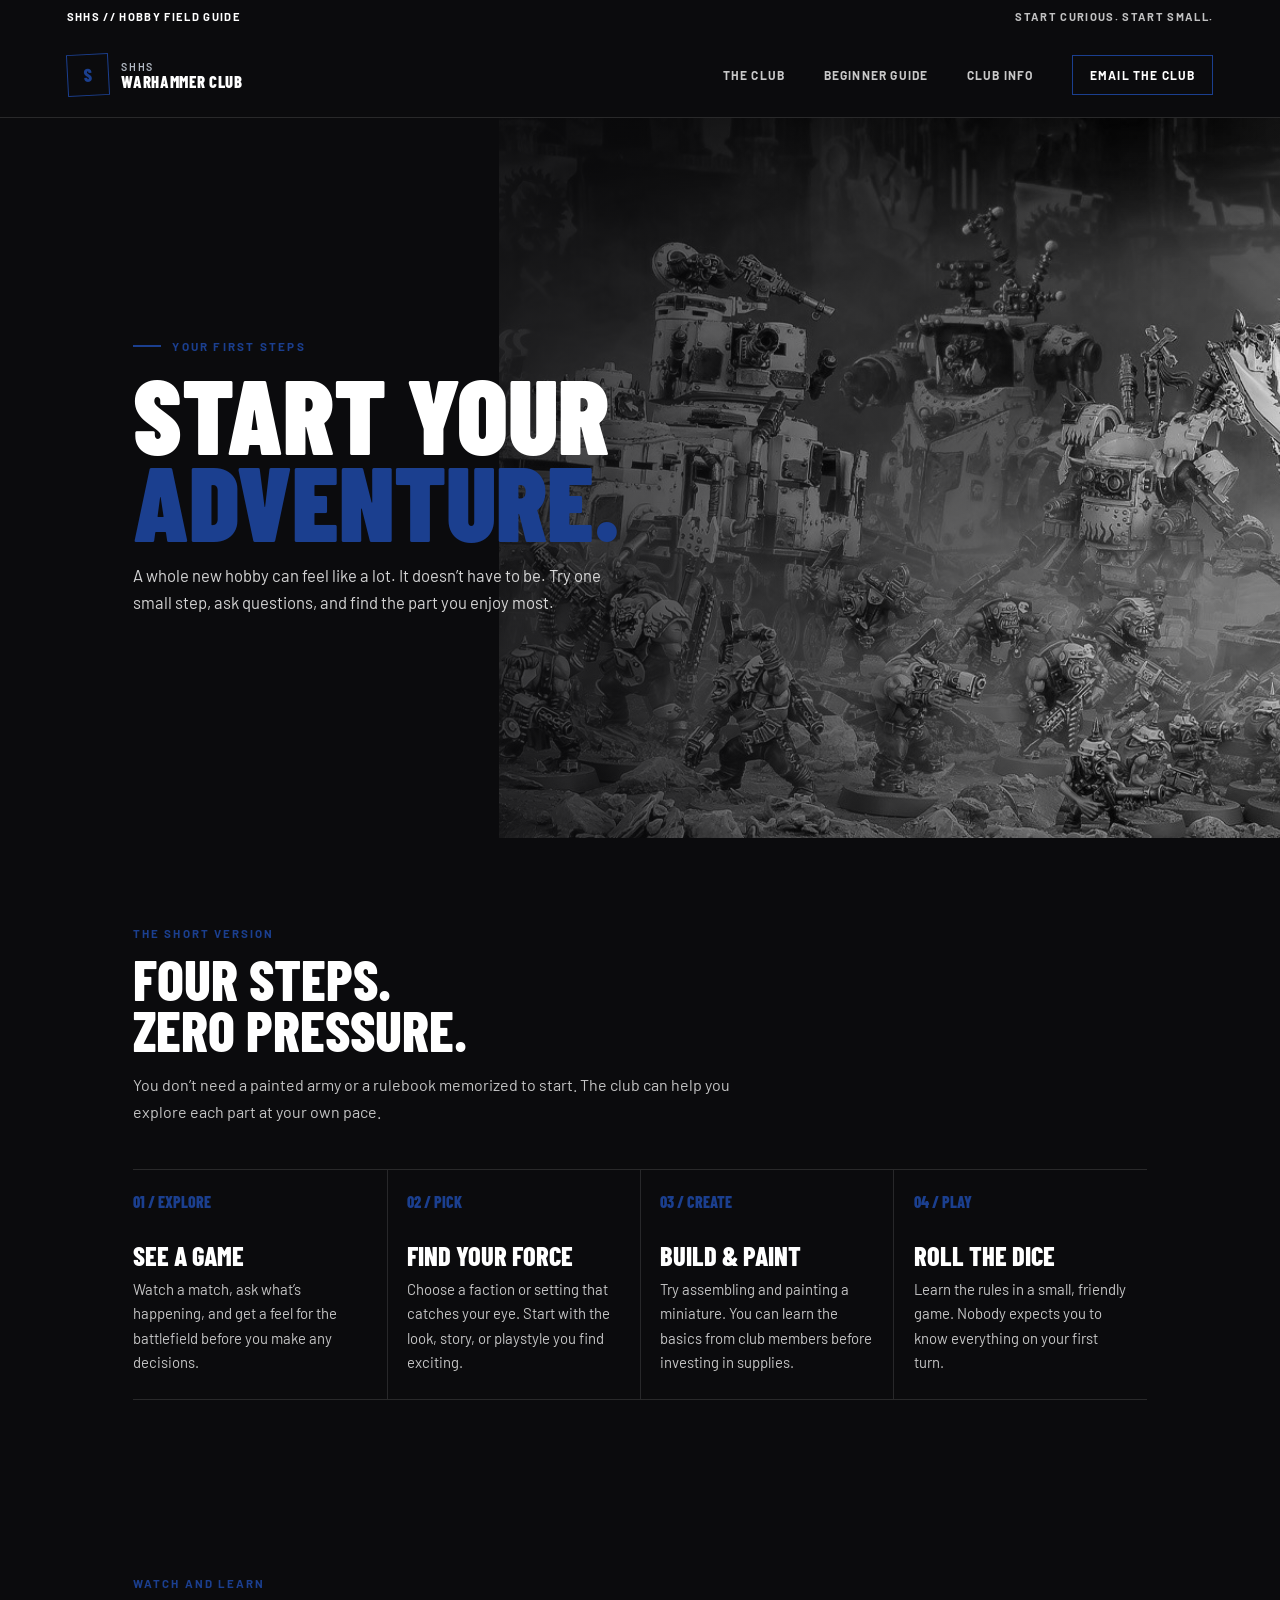
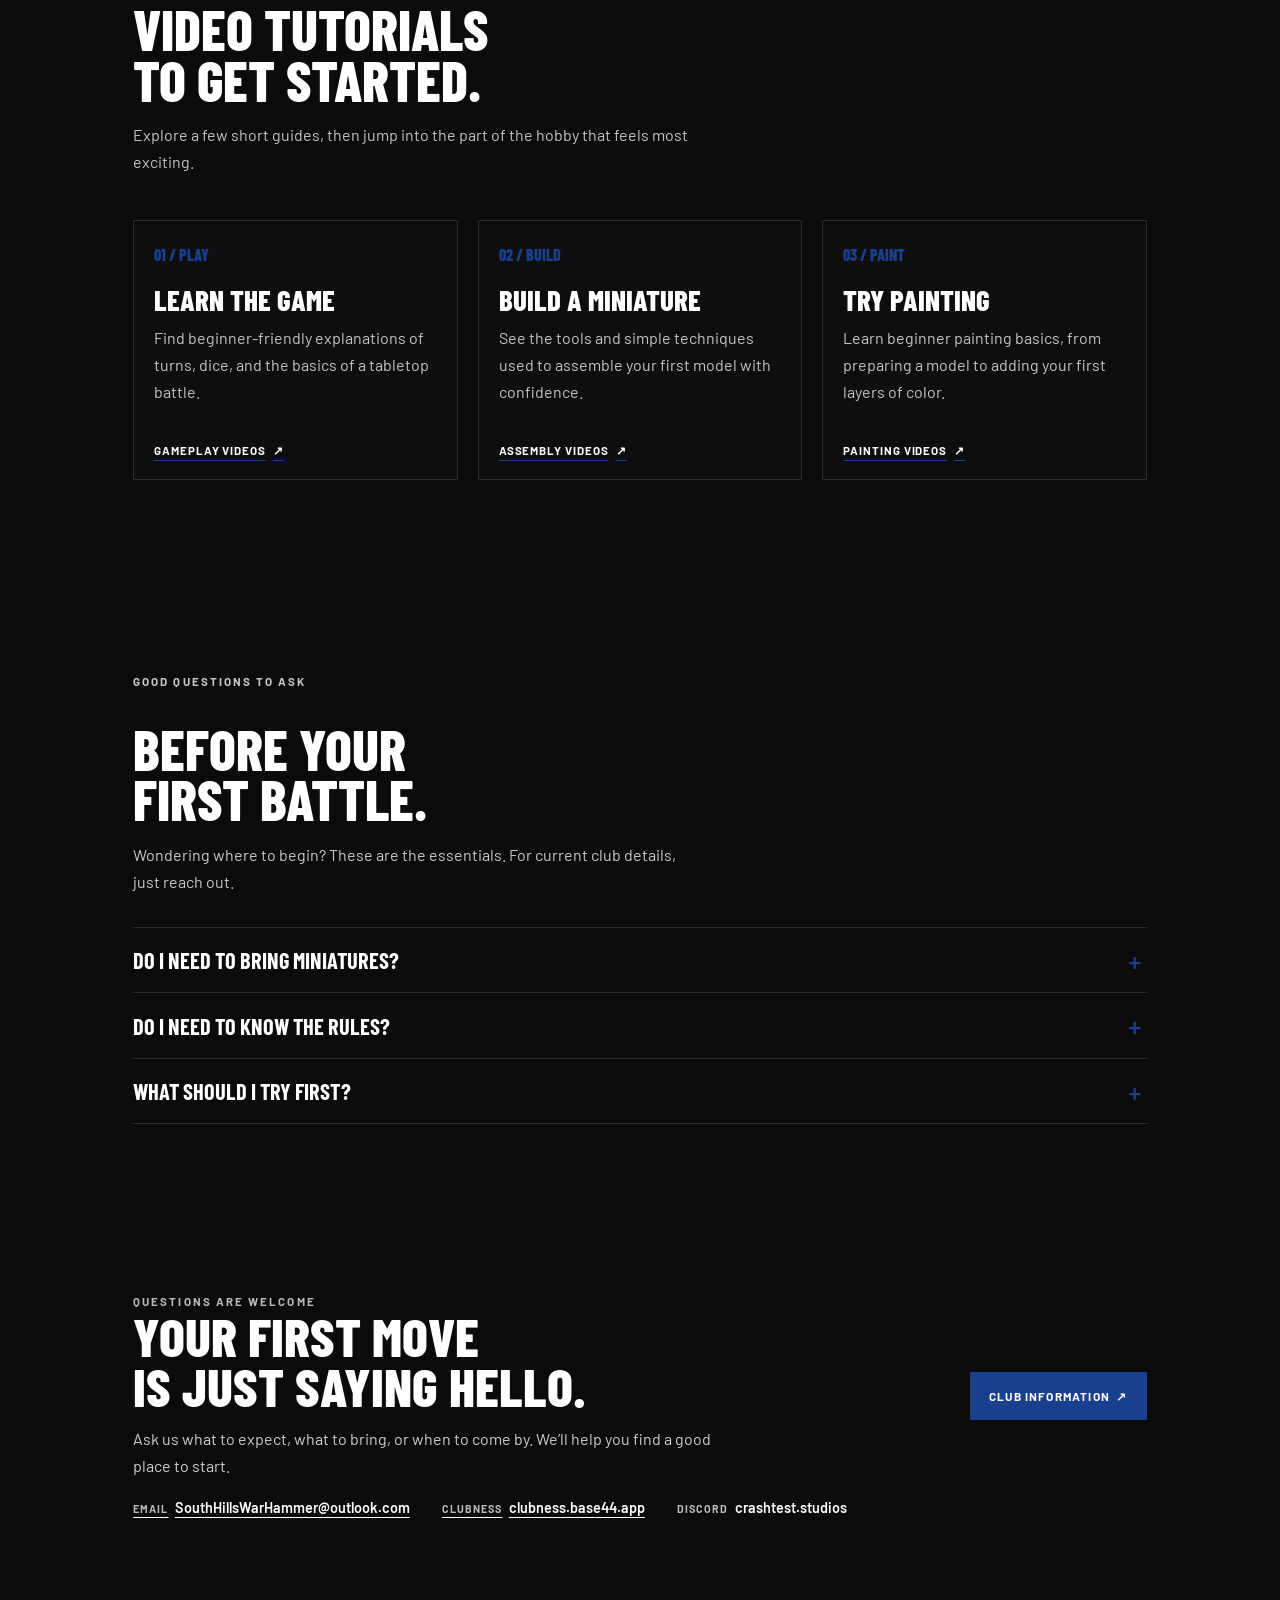
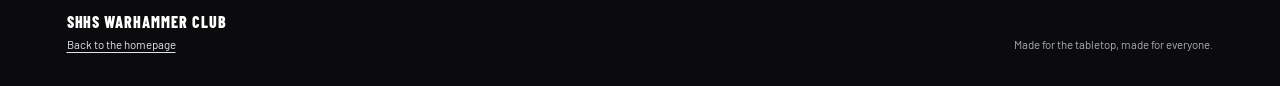
==== guide.html @ d2babaca "implimented base" ====
<!doctype html>
<html lang="en">
<head>
  <meta charset="utf-8">
  <meta name="viewport" content="width=device-width, initial-scale=1">
  <meta name="theme-color" content="#0b0b0d">
  <meta name="description" content="A friendly beginner's guide to getting started with tabletop battles, miniatures, and painting at the SHHS Warhammer Club.">
  <title>Beginner Guide | SHHS Warhammer Club</title>
  <link rel="preconnect" href="https://fonts.googleapis.com">
  <link rel="preconnect" href="https://fonts.gstatic.com" crossorigin>
  <link href="https://fonts.googleapis.com/css2?family=Barlow+Condensed:wght@500;600;700;800;900&family=Barlow:wght@400;500;600;700&display=swap" rel="stylesheet">
  <link rel="stylesheet" href="pages.css">
</head>
<body>
  <div class="topline"><span>SHHS // Hobby field guide</span><span>Start curious. Start small.</span></div>
  <header class="site-header">
    <a class="brand" href="index.html" aria-label="SHHS Warhammer Club home">
      <span class="brand-mark" aria-hidden="true">S</span>
      <span class="brand-name"><small>SHHS</small>Warhammer Club</span>
    </a>
    <button class="menu-toggle" type="button" aria-label="Open navigation" aria-expanded="false" aria-controls="site-nav">☰</button>
    <nav class="nav-links" id="site-nav" aria-label="Main navigation">
      <button class="menu-close" type="button" aria-label="Close navigation">&times;</button>
      <a href="index.html">The club</a>
      <a href="guide.html" aria-current="page">Beginner guide</a>
      <a href="info.html">Club info</a>
      <a class="nav-join" href="mailto:SouthHillsWarHammer@outlook.com">Email the club</a>
    </nav>
  </header>
  <button class="menu-backdrop" type="button" aria-label="Close navigation" tabindex="-1"></button>

  <main>
    <section class="page-hero" aria-labelledby="guide-title">
      <div class="page-hero__image" aria-hidden="true">
        <img src="Images/Hero Img/Hero 5.jpg" alt="">
      </div>
      <div class="page-hero__content">
        <p class="eyebrow">Your first steps</p>
        <h1 id="guide-title">Start your<br><span>adventure.</span></h1>
        <p>A whole new hobby can feel like a lot. It doesn’t have to be. Try one small step, ask questions, and find the part you enjoy most.</p>
      </div>
    </section>

    <section class="paper-section" aria-labelledby="steps-title">
      <p class="section-kicker">The short version</p>
      <h2 id="steps-title">Four steps.<br>Zero pressure.</h2>
      <p class="section-intro">You don’t need a painted army or a rulebook memorized to start. The club can help you explore each part at your own pace.</p>
      <div class="steps-grid">
        <article class="step">
          <span class="step-number">01 / EXPLORE</span>
          <h3>See a game</h3>
          <p>Watch a match, ask what’s happening, and get a feel for the battlefield before you make any decisions.</p>
        </article>
        <article class="step">
          <span class="step-number">02 / PICK</span>
          <h3>Find your force</h3>
          <p>Choose a faction or setting that catches your eye. Start with the look, story, or playstyle you find exciting.</p>
        </article>
        <article class="step">
          <span class="step-number">03 / CREATE</span>
          <h3>Build &amp; paint</h3>
          <p>Try assembling and painting a miniature. You can learn the basics from club members before investing in supplies.</p>
        </article>
        <article class="step">
          <span class="step-number">04 / PLAY</span>
          <h3>Roll the dice</h3>
          <p>Learn the rules in a small, friendly game. Nobody expects you to know everything on your first turn.</p>
        </article>
      </div>
    </section>

    <section class="paper-section" aria-labelledby="tutorials-title">
      <p class="section-kicker">Watch and learn</p>
      <h2 id="tutorials-title">Video tutorials<br>to get started.</h2>
      <p class="section-intro">Explore a few short guides, then jump into the part of the hobby that feels most exciting.</p>
      <div class="tutorial-grid">
        <article class="tutorial-card">
          <span class="step-number">01 / PLAY</span>
          <h3>Learn the game</h3>
          <p>Find beginner-friendly explanations of turns, dice, and the basics of a tabletop battle.</p>
          <a class="tutorial-link" href="https://www.youtube.com/results?search_query=Warhammer+40%2C000+beginner+how+to+play" target="_blank" rel="noreferrer">Gameplay videos <span aria-hidden="true">↗</span></a>
        </article>
        <article class="tutorial-card">
          <span class="step-number">02 / BUILD</span>
          <h3>Build a miniature</h3>
          <p>See the tools and simple techniques used to assemble your first model with confidence.</p>
          <a class="tutorial-link" href="https://www.youtube.com/results?search_query=Warhammer+miniature+assembly+beginner+tutorial" target="_blank" rel="noreferrer">Assembly videos <span aria-hidden="true">↗</span></a>
        </article>
        <article class="tutorial-card">
          <span class="step-number">03 / PAINT</span>
          <h3>Try painting</h3>
          <p>Learn beginner painting basics, from preparing a model to adding your first layers of color.</p>
          <a class="tutorial-link" href="https://www.youtube.com/results?search_query=Warhammer+beginner+miniature+painting+tutorial" target="_blank" rel="noreferrer">Painting videos <span aria-hidden="true">↗</span></a>
        </article>
      </div>
    </section>

    <section class="dark-section" aria-labelledby="faq-title">
      <p class="section-kicker">Good questions to ask</p>
      <h2 id="faq-title">Before your<br>first battle.</h2>
      <p>Wondering where to begin? These are the essentials. For current club details, just reach out.</p>
      <div class="faq-list">
        <details>
          <summary>Do I need to bring miniatures?</summary>
          <p>No need to buy anything before you ask. Check with the club about what models or demo games are available for your first visit.</p>
        </details>
        <details>
          <summary>Do I need to know the rules?</summary>
          <p>Not at all. The rules make more sense once you see them in action, and a club member can walk you through a first game.</p>
        </details>
        <details>
          <summary>What should I try first?</summary>
          <p>Start with whatever interests you: watching a game, learning about a setting, painting, or trying a small match. There’s no one correct entry point.</p>
        </details>
      </div>
    </section>

    <section class="visit-band" aria-labelledby="guide-contact-title">
      <div>
        <p class="section-kicker">Questions are welcome</p>
        <h2 id="guide-contact-title">Your first move<br>is just saying hello.</h2>
        <p>Ask us what to expect, what to bring, or when to come by. We’ll help you find a good place to start.</p>
        <div class="contact-row">
          <a href="mailto:SouthHillsWarHammer@outlook.com"><strong>Email</strong>SouthHillsWarHammer@outlook.com</a>
          <a href="https://clubness.base44.app" target="_blank" rel="noreferrer"><strong>Clubness</strong>clubness.base44.app</a>
          <span><strong>Discord</strong>crashtest.studios</span>
        </div>
      </div>
      <a class="button" href="info.html">Club information&nbsp; ↗</a>
    </section>
  </main>

  <footer>
    <div><p class="footer-brand">SHHS Warhammer Club</p><p><a href="index.html">Back to the homepage</a></p></div>
    <p>Made for the tabletop, made for everyone.</p>
  </footer>

  <script>
    const menuToggle = document.querySelector(".menu-toggle");
    const navigation = document.querySelector("#site-nav");
    const menuClose = document.querySelector(".menu-close");
    const menuBackdrop = document.querySelector(".menu-backdrop");

    function setNavigationOpen(isOpen, restoreFocus = true) {
      menuToggle.setAttribute("aria-expanded", String(isOpen));
      menuToggle.setAttribute("aria-label", isOpen ? "Close navigation" : "Open navigation");
      navigation.classList.toggle("is-open", isOpen);
      document.body.classList.toggle("menu-open", isOpen);
      if (isOpen) menuClose.focus();
      else if (restoreFocus) menuToggle.focus();
    }

    menuToggle.addEventListener("click", () => setNavigationOpen(menuToggle.getAttribute("aria-expanded") !== "true"));
    menuClose.addEventListener("click", () => setNavigationOpen(false));
    menuBackdrop.addEventListener("click", () => setNavigationOpen(false));
    document.addEventListener("keydown", (event) => {
      if (event.key === "Escape" && menuToggle.getAttribute("aria-expanded") === "true") setNavigationOpen(false);
    });

    navigation.addEventListener("click", (event) => {
      if (!event.target.closest("a")) return;
      setNavigationOpen(false, false);
    });

    window.addEventListener("resize", () => {
      if (window.innerWidth > 760 && menuToggle.getAttribute("aria-expanded") === "true") setNavigationOpen(false, false);
    });
  </script>
</body>
</html>
---- pages.css ----
:root {
  color-scheme: dark;
  --ink: #ffffff;
  --paper: #0b0b0d;
  --muted: #b3bac4;
  --blue: #1b3f8f;
  --blue-deep: #132f68;
  --soft-gray: #1b1d22;
  --rule: rgba(255, 255, 255, .12);
  --display: "Barlow Condensed", Impact, sans-serif;
  --body: "Barlow", sans-serif;
}

* { box-sizing: border-box; }
html { scroll-behavior: smooth; }
body { margin: 0; background: var(--paper); color: var(--ink); font-family: var(--body); }
a { color: inherit; }
::selection { background: var(--blue); color: white; }

.topline { display: flex; justify-content: space-between; gap: 1rem; padding: .65rem 5.2vw; background: #0b0b0d; color: white; font-size: .7rem; font-weight: 700; letter-spacing: .12em; text-transform: uppercase; }
.topline span:last-child { color: rgba(255,255,255,.75); }
.site-header { position: relative; z-index: 5; display: flex; align-items: center; justify-content: space-between; gap: 1.5rem; min-height: 84px; padding: 0 5.2vw; border-bottom: 1px solid var(--rule); background: #0b0b0d; }
.brand { display: inline-flex; flex-shrink: 0; align-items: center; gap: .8rem; text-decoration: none; }
.brand-mark { display: grid; width: 42px; aspect-ratio: 1; place-items: center; border: 1px solid var(--blue); color: var(--blue); font: 800 1.15rem var(--display); transform: rotate(-3deg); }
.brand-name { display: grid; gap: .06rem; font: 800 1.05rem/.94 var(--display); letter-spacing: .04em; text-transform: uppercase; }
.brand-name small { color: var(--muted); font: 600 .66rem var(--body); letter-spacing: .15em; }
.nav-links { display: flex; flex-wrap: wrap; align-items: center; justify-content: flex-end; gap: clamp(1.2rem, 3vw, 3.4rem); }
.nav-links a { color: rgba(255,255,255,.78); font-size: .75rem; font-weight: 700; letter-spacing: .1em; text-decoration: none; text-transform: uppercase; transition: color .2s; }
.nav-links a:hover, .nav-links a:focus-visible { color: var(--blue); }
.nav-links .nav-join { padding: .75rem 1.05rem; border: 1px solid var(--blue); color: white; }
.menu-toggle { display: none; border: 0; background: transparent; color: var(--ink); font-size: 1.6rem; cursor: pointer; }
.menu-close, .menu-backdrop { display: none; }
body.menu-open { overflow: hidden; }

.page-hero { position: relative; display: flex; min-height: min(720px, 78vw); align-items: center; overflow: hidden; background: #0b0b0d; isolation: isolate; }
.page-hero::after { position: absolute; z-index: 1; inset: 0; background: linear-gradient(90deg, rgba(11,11,13,.94) 0%, rgba(11,11,13,.86) 32%, rgba(11,11,13,.6) 52%, rgba(11,11,13,.26) 78%, rgba(11,11,13,.08) 100%); content: ""; pointer-events: none; }
.page-hero__image { position: absolute; inset: 0 0 0 39%; z-index: 0; }
.page-hero__image img { width: 100%; height: 100%; object-fit: cover; object-position: center; filter: grayscale(1); }
.page-hero__content { position: relative; z-index: 2; max-width: 750px; padding: 5.5rem 2rem 5.5rem 10.4vw; }
.eyebrow { display: flex; align-items: center; gap: .7rem; margin: 0 0 1.1rem; color: var(--blue); font-size: .73rem; font-weight: 700; letter-spacing: .19em; text-transform: uppercase; }
.eyebrow::before { width: 28px; height: 2px; background: currentColor; content: ""; }
.page-hero h1 { margin: 0 0 1.2rem; font: 900 clamp(4rem, 8.2vw, 8.2rem)/.82 var(--display); text-transform: uppercase; }
.page-hero h1 span { color: var(--blue); }
.page-hero__content > p:last-child { max-width: 470px; margin: 0; color: rgba(255,255,255,.82); font-size: 1.04rem; line-height: 1.65; }

.paper-section { padding: 5.5rem 10.4vw; background: var(--paper); color: var(--ink); }
.paper-section h2, .dark-section h2 { margin: 0; font: 800 56px/.9 var(--display); text-transform: uppercase; }
.section-kicker { margin: 0 0 .9rem; color: var(--blue); font-size: .72rem; font-weight: 700; letter-spacing: .18em; text-transform: uppercase; }
.section-intro { max-width: 600px; margin: 1rem 0 2.7rem; color: rgba(255,255,255,.76); font-size: 1rem; line-height: 1.7; }
.steps-grid { display: grid; grid-template-columns: repeat(4, minmax(0, 1fr)); border-top: 1px solid rgba(255,255,255,.12); border-bottom: 1px solid rgba(255,255,255,.12); }
.step { min-height: 225px; padding: 1.4rem 1.2rem 1.5rem 0; }
.step + .step { padding-left: 1.2rem; border-left: 1px solid rgba(255,255,255,.12); }
.step-number { display: block; margin-bottom: 2rem; color: var(--blue); font: 800 1rem var(--display); }
.step h3, .info-point h3 { margin: 0 0 .55rem; font: 800 1.65rem/.95 var(--display); text-transform: uppercase; }
.step p, .info-point p { margin: 0; color: rgba(255,255,255,.76); font-size: .93rem; line-height: 1.65; }

.dark-section { padding: 5.5rem 10.4vw; background: #0b0b0d; }
.dark-section > p { max-width: 570px; margin: 1rem 0 2rem; color: rgba(255,255,255,.78); line-height: 1.7; }
.faq-list { border-top: 1px solid var(--rule); }
.faq-list details { border-bottom: 1px solid var(--rule); }
.faq-list summary { position: relative; padding: 1.2rem 2.5rem 1.2rem 0; font: 700 1.4rem var(--display); text-transform: uppercase; cursor: pointer; list-style: none; }
.faq-list summary::-webkit-details-marker { display: none; }
.faq-list summary::after { position: absolute; top: 1rem; right: .4rem; color: var(--blue); content: "+"; font: 500 1.7rem var(--body); }
.faq-list details[open] summary::after { content: "−"; }
.faq-list details p { max-width: 650px; margin: 0 0 1.3rem; color: rgba(255,255,255,.76); line-height: 1.7; }

.info-grid { display: grid; grid-template-columns: repeat(3, minmax(0, 1fr)); margin-top: 2.8rem; border-top: 1px solid rgba(255,255,255,.12); border-bottom: 1px solid rgba(255,255,255,.12); }
.info-point { min-height: 185px; padding: 1.4rem 1.3rem 1.4rem 0; }
.info-point + .info-point { padding-left: 1.3rem; border-left: 1px solid rgba(255,255,255,.12); }
.info-point .step-number { margin-bottom: 1.2rem; }

.tutorial-grid { display: grid; grid-template-columns: repeat(3, minmax(0, 1fr)); gap: 1.25rem; margin-top: 2.8rem; }
.tutorial-card { display: flex; min-height: 260px; flex-direction: column; padding: 1.5rem 1.25rem 1.35rem; border: 1px solid rgba(255,255,255,.12); background: rgba(255,255,255,.01); }
.tutorial-card .step-number { margin-bottom: 1.35rem; }
.tutorial-card h3 { margin: 0 0 .65rem; font: 800 1.8rem/.96 var(--display); text-transform: uppercase; }
.tutorial-card p { margin: 0; color: rgba(255,255,255,.76); line-height: 1.7; }
.tutorial-link { display: inline-flex; align-items: center; gap: .45rem; margin-top: auto; padding-top: 1.1rem; color: var(--ink); font-size: .72rem; font-weight: 700; letter-spacing: .08em; text-decoration-color: var(--blue); text-underline-offset: 5px; text-transform: uppercase; }
.tutorial-link:hover, .tutorial-link:focus-visible { color: var(--blue); }

.visit-band { display: grid; grid-template-columns: 1fr auto; align-items: center; gap: 2rem; padding: 4rem 10.4vw; background: #0b0b0d; }
.visit-band .section-kicker { color: rgba(255,255,255,.72); }
.visit-band h2 { max-width: 700px; margin: 0; font: 800 54px/.92 var(--display); text-transform: uppercase; }
.visit-band p { max-width: 600px; margin: 1rem 0 0; color: rgba(255,255,255,.8); line-height: 1.65; }
.visit-band .button { display: inline-flex; min-height: 48px; align-items: center; padding: 0 1.15rem; border: 1px solid var(--blue); background: var(--blue); color: white; font-size: .74rem; font-weight: 700; letter-spacing: .1em; text-decoration: none; text-transform: uppercase; }
.visit-band .button:hover { background: var(--blue-deep); }
.contact-row { display: flex; flex-wrap: wrap; gap: .8rem 2rem; margin-top: 1.25rem; }
.contact-row a, .contact-row span { font-size: .9rem; font-weight: 600; text-underline-offset: 4px; }
.contact-row strong { margin-right: .4rem; color: rgba(255,255,255,.72); font-size: .67rem; letter-spacing: .1em; text-transform: uppercase; }

footer { display: flex; align-items: flex-end; justify-content: space-between; gap: 2rem; padding: 2rem 5.2vw; background: #0b0b0d; color: #a7adb5; font-size: .72rem; line-height: 1.6; }
footer p { margin: 0; }
footer a { color: #dfe5ee; text-underline-offset: 3px; }
.footer-brand { margin-bottom: .25rem; color: var(--ink); font: 800 1rem var(--display); letter-spacing: .06em; text-transform: uppercase; }
.photo-credit { max-width: 500px; text-align: right; }

@media (max-width: 760px) {
  .topline { padding: .6rem 5vw; font-size: .58rem; }
  .topline span:last-child { display: none; }
  .site-header { z-index: 30; min-height: 72px; padding: 0 5vw; }
  .menu-toggle { display: block; }
  .menu-backdrop { position: fixed; z-index: 20; inset: 0; display: block; border: 0; background: rgba(0,0,0,.72); opacity: 0; pointer-events: none; visibility: hidden; transition: opacity .25s, visibility .25s; }
  body.menu-open .menu-backdrop { opacity: 1; pointer-events: auto; visibility: visible; }
  .nav-links { position: fixed; z-index: 31; top: 0; bottom: 0; left: 0; display: flex; width: min(84vw, 340px); flex-direction: column; align-items: stretch; justify-content: flex-start; gap: .25rem; padding: 5rem 1.5rem 2rem; overflow-y: auto; border-right: 1px solid var(--rule); background: var(--paper); box-shadow: 12px 0 32px rgba(0,0,0,.35); transform: translateX(-100%); visibility: hidden; transition: transform .28s ease, visibility .28s ease; }
  .nav-links.is-open { transform: translateX(0); visibility: visible; }
  .nav-links a { padding: .9rem 0; border-bottom: 1px solid var(--rule); }
  .nav-links .nav-join { margin-top: .8rem; padding: .85rem 1rem; border: 1px solid var(--blue); text-align: center; }
  .menu-close { position: absolute; top: 1rem; right: 1rem; display: grid; width: 40px; height: 40px; place-items: center; border: 1px solid var(--rule); background: transparent; color: var(--ink); font-size: 1.7rem; cursor: pointer; }
  .page-hero { min-height: 690px; align-items: flex-end; }
  .page-hero::after { background: linear-gradient(0deg, rgba(11,11,13,.98) 0%, rgba(11,11,13,.9) 35%, rgba(11,11,13,.26) 100%); }
  .page-hero__image { inset: 0; }
  .page-hero__image img { object-position: 55% center; }
  .page-hero__content { padding: 13rem 7vw 5.5rem; }
  .page-hero h1 { font-size: clamp(4.2rem, 17vw, 7rem); }
  .page-hero__content > p:last-child { font-size: .98rem; }
  .paper-section, .dark-section { padding: 4.3rem 7vw; }
  .paper-section h2, .dark-section h2 { font-size: 46px; }
  .section-intro { margin-bottom: 2rem; }
  .steps-grid { grid-template-columns: repeat(2, minmax(0, 1fr)); }
  .step { min-height: 190px; padding-right: .8rem; }
  .step + .step { padding-left: .8rem; }
  .step:nth-child(3) { padding-left: 0; border-left: 0; border-top: 1px solid rgba(255,255,255,.12); }
  .step:nth-child(4) { border-top: 1px solid rgba(255,255,255,.12); }
  .step-number { margin-bottom: 1.2rem; }
  .info-grid, .tutorial-grid { grid-template-columns: 1fr; }
  .info-point { min-height: 0; padding: 1.3rem 0; }
  .info-point + .info-point { padding-left: 0; border-top: 1px solid rgba(255,255,255,.12); border-left: 0; }
  .info-point .step-number { margin-bottom: .7rem; }
  .tutorial-card { min-height: 0; }
  .visit-band { grid-template-columns: 1fr; padding: 3.5rem 7vw; }
  .visit-band h2 { font-size: 46px; }
  .visit-band .button { justify-self: start; }
  footer { align-items: flex-start; flex-direction: column; padding: 1.8rem 7vw; }
  .photo-credit { text-align: left; }
}
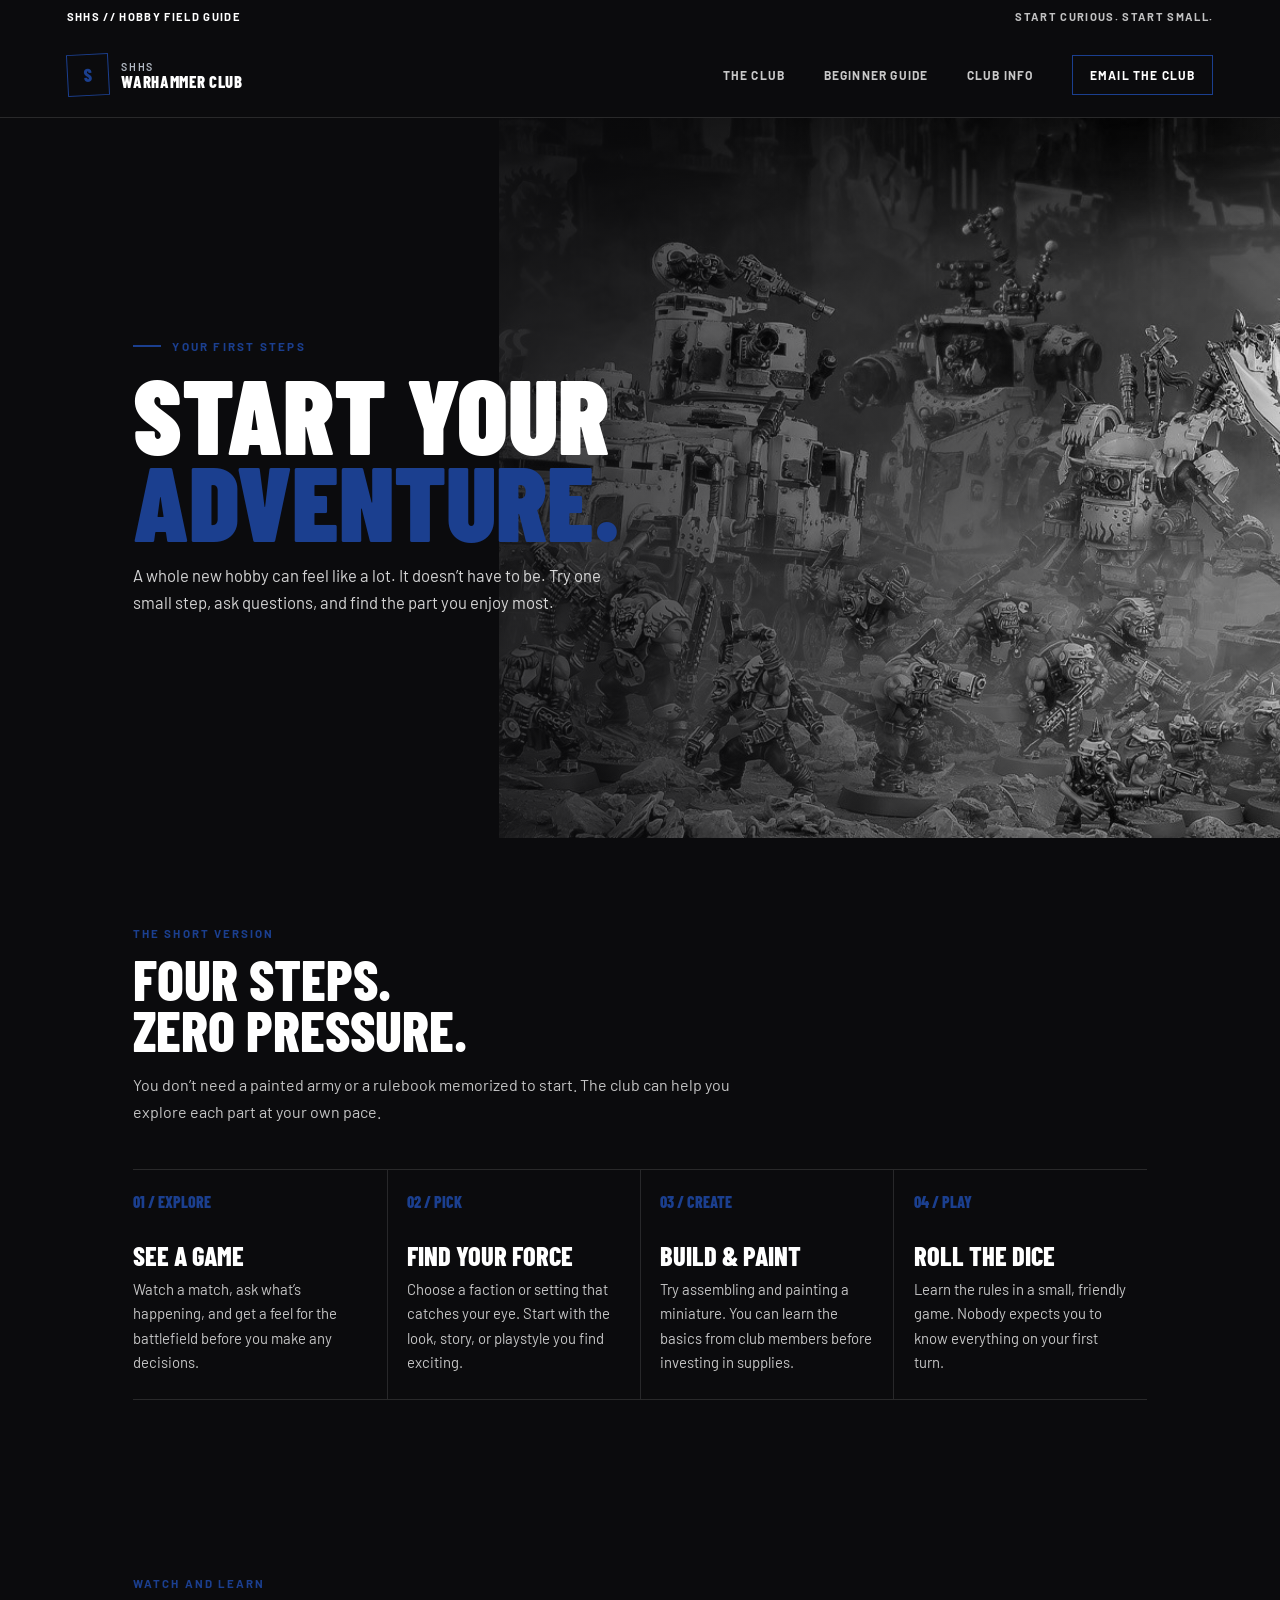
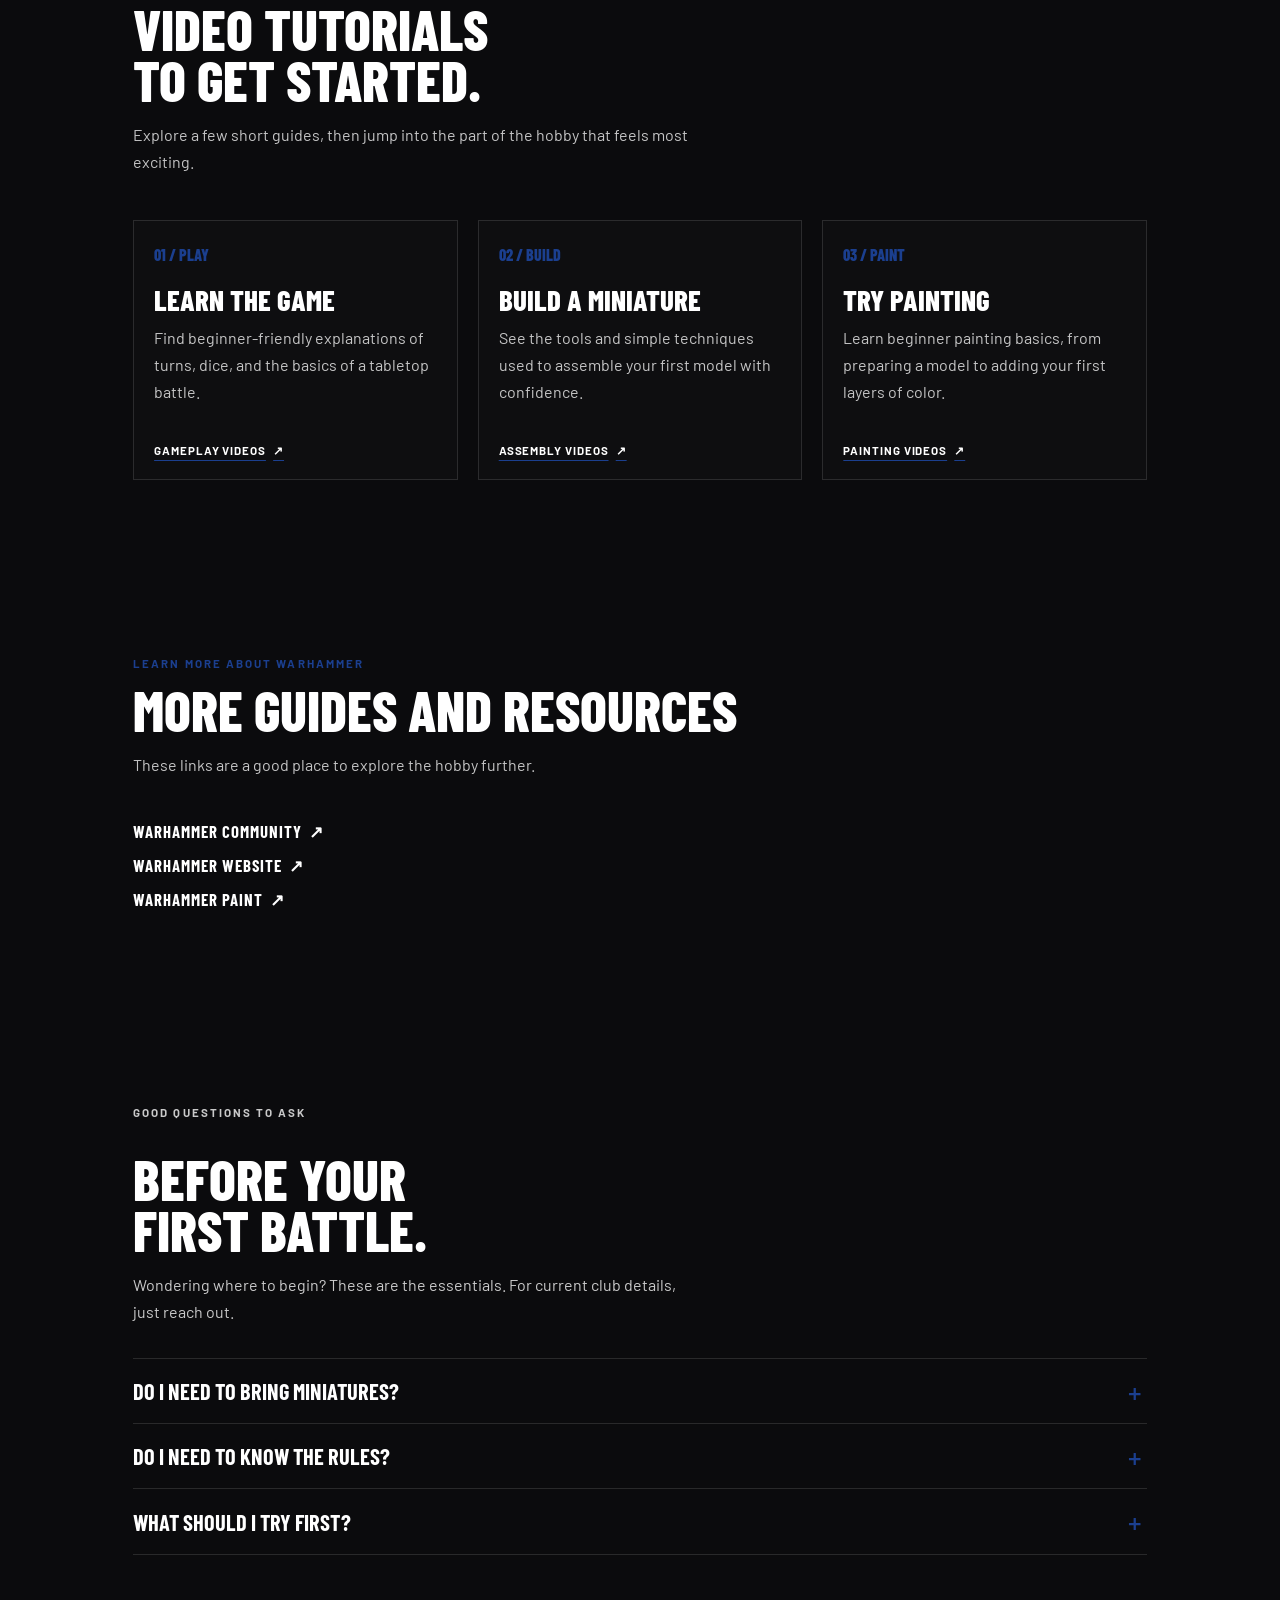
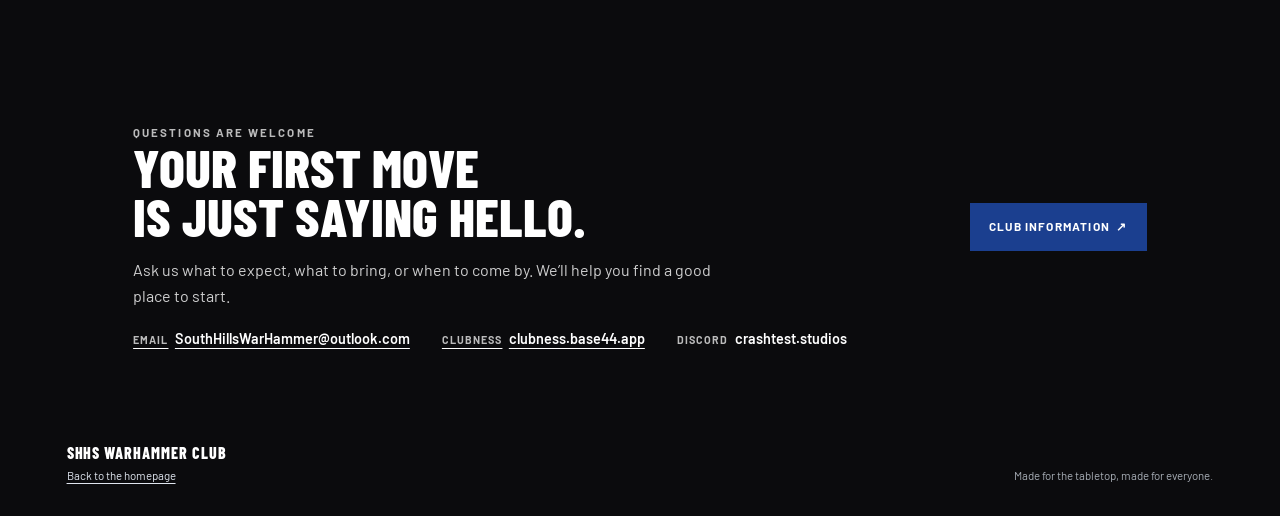
==== commit 1eee0a8e: "Added Cabinet and fixed theme" ====
--- a/guide.html
+++ b/guide.html
@@ -6,6 +6,7 @@
   <meta name="theme-color" content="#0b0b0d">
   <meta name="description" content="A friendly beginner's guide to getting started with tabletop battles, miniatures, and painting at the SHHS Warhammer Club.">
   <title>Beginner Guide | SHHS Warhammer Club</title>
+  <link rel="icon" type="image/png" href="Images/Favicon.png">
   <link rel="preconnect" href="https://fonts.googleapis.com">
   <link rel="preconnect" href="https://fonts.gstatic.com" crossorigin>
   <link href="https://fonts.googleapis.com/css2?family=Barlow+Condensed:wght@500;600;700;800;900&family=Barlow:wght@400;500;600;700&display=swap" rel="stylesheet">
@@ -30,7 +31,7 @@
   <button class="menu-backdrop" type="button" aria-label="Close navigation" tabindex="-1"></button>
 
   <main>
-    <section class="page-hero" aria-labelledby="guide-title">
+    <section class="page-hero page-hero--guide" aria-labelledby="guide-title">
       <div class="page-hero__image" aria-hidden="true">
         <img src="Images/Hero Img/Hero 5.jpg" alt="">
       </div>
@@ -92,6 +93,19 @@
           <p>Learn beginner painting basics, from preparing a model to adding your first layers of color.</p>
           <a class="tutorial-link" href="https://www.youtube.com/results?search_query=Warhammer+beginner+miniature+painting+tutorial" target="_blank" rel="noreferrer">Painting videos <span aria-hidden="true">↗</span></a>
         </article>
+      </div>
+    </section>
+
+    <section class="paper-section" aria-labelledby="resources-title">
+      <div>
+        <p class="section-kicker">Learn more about Warhammer</p>
+        <h2 id="resources-title">More guides and resources</h2>
+        <p class="section-intro">These links are a good place to explore the hobby further.</p>
+        <div class="link-list">
+          <p><a href="https://www.warhammer-community.com/" target="_blank" rel="noreferrer">Warhammer Community <span aria-hidden="true">↗</span></a></p>
+          <p><a href="https://www.Warhammer.com/" target="_blank" rel="noreferrer">Warhammer Website <span aria-hidden="true">↗</span></a></p>
+          <p><a href="http://paint.warhammer.com/" target="_blank" rel="noreferrer">Warhammer Paint <span aria-hidden="true">↗</span></a></p>
+        </div>
       </div>
     </section>
 
--- a/pages.css
+++ b/pages.css
@@ -69,6 +69,11 @@
 .info-point + .info-point { padding-left: 1.3rem; border-left: 1px solid rgba(255,255,255,.12); }
 .info-point .step-number { margin-bottom: 1.2rem; }
 
+.link-list { display: flex; flex-direction: column; align-items: flex-start; gap: .75rem; margin-top: 1.5rem; }
+.link-list p { margin: 0; }
+.link-list a { display: inline-flex; align-items: center; width: fit-content; gap: .4rem; color: var(--ink); font: 700 1.05rem/1.3 var(--display); letter-spacing: .06em; text-decoration: none; text-transform: uppercase; }
+.link-list a:hover, .link-list a:focus-visible { color: var(--blue); }
+
 .tutorial-grid { display: grid; grid-template-columns: repeat(3, minmax(0, 1fr)); gap: 1.25rem; margin-top: 2.8rem; }
 .tutorial-card { display: flex; min-height: 260px; flex-direction: column; padding: 1.5rem 1.25rem 1.35rem; border: 1px solid rgba(255,255,255,.12); background: rgba(255,255,255,.01); }
 .tutorial-card .step-number { margin-bottom: 1.35rem; }
@@ -110,6 +115,7 @@
   .page-hero__image { inset: 0; }
   .page-hero__image img { object-position: 55% center; }
   .page-hero__content { padding: 13rem 7vw 5.5rem; }
+  .page-hero--guide .page-hero__content { padding-left: 4vw; }
   .page-hero h1 { font-size: clamp(4.2rem, 17vw, 7rem); }
   .page-hero__content > p:last-child { font-size: .98rem; }
   .paper-section, .dark-section { padding: 4.3rem 7vw; }
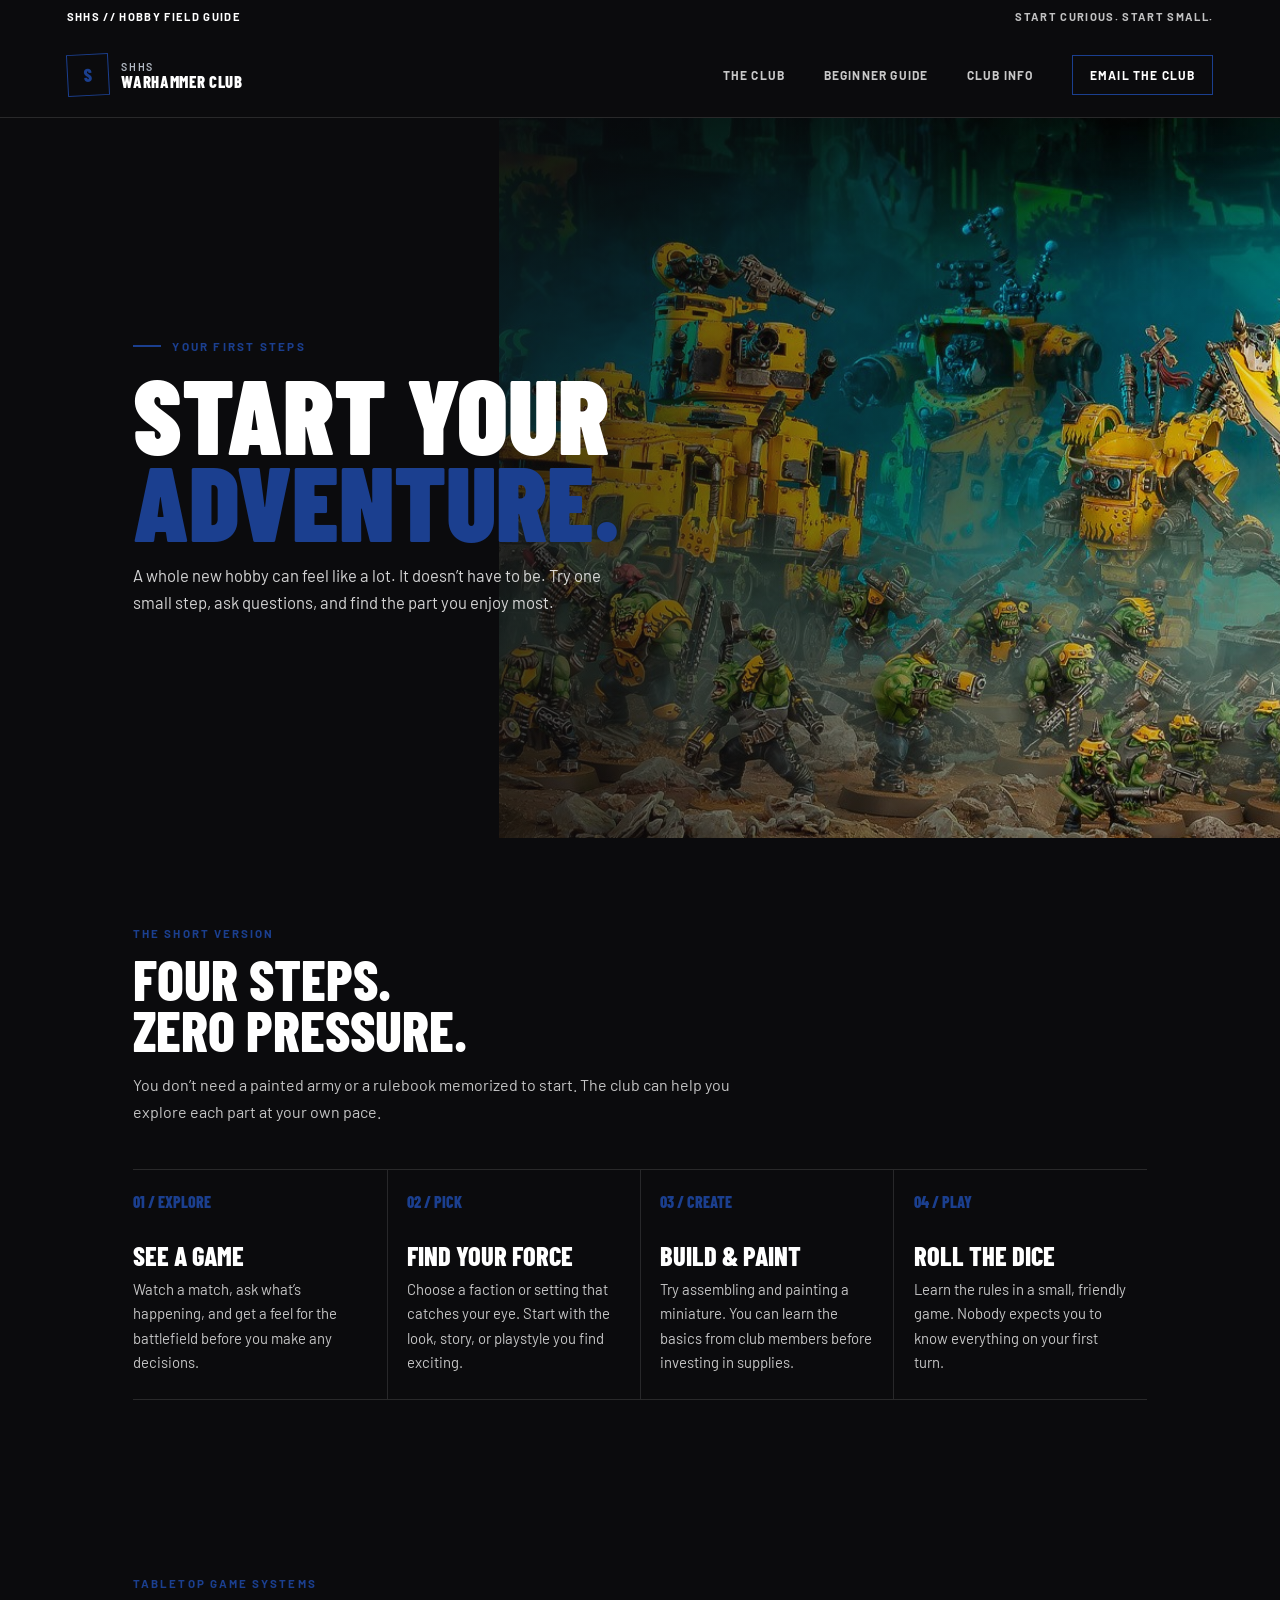
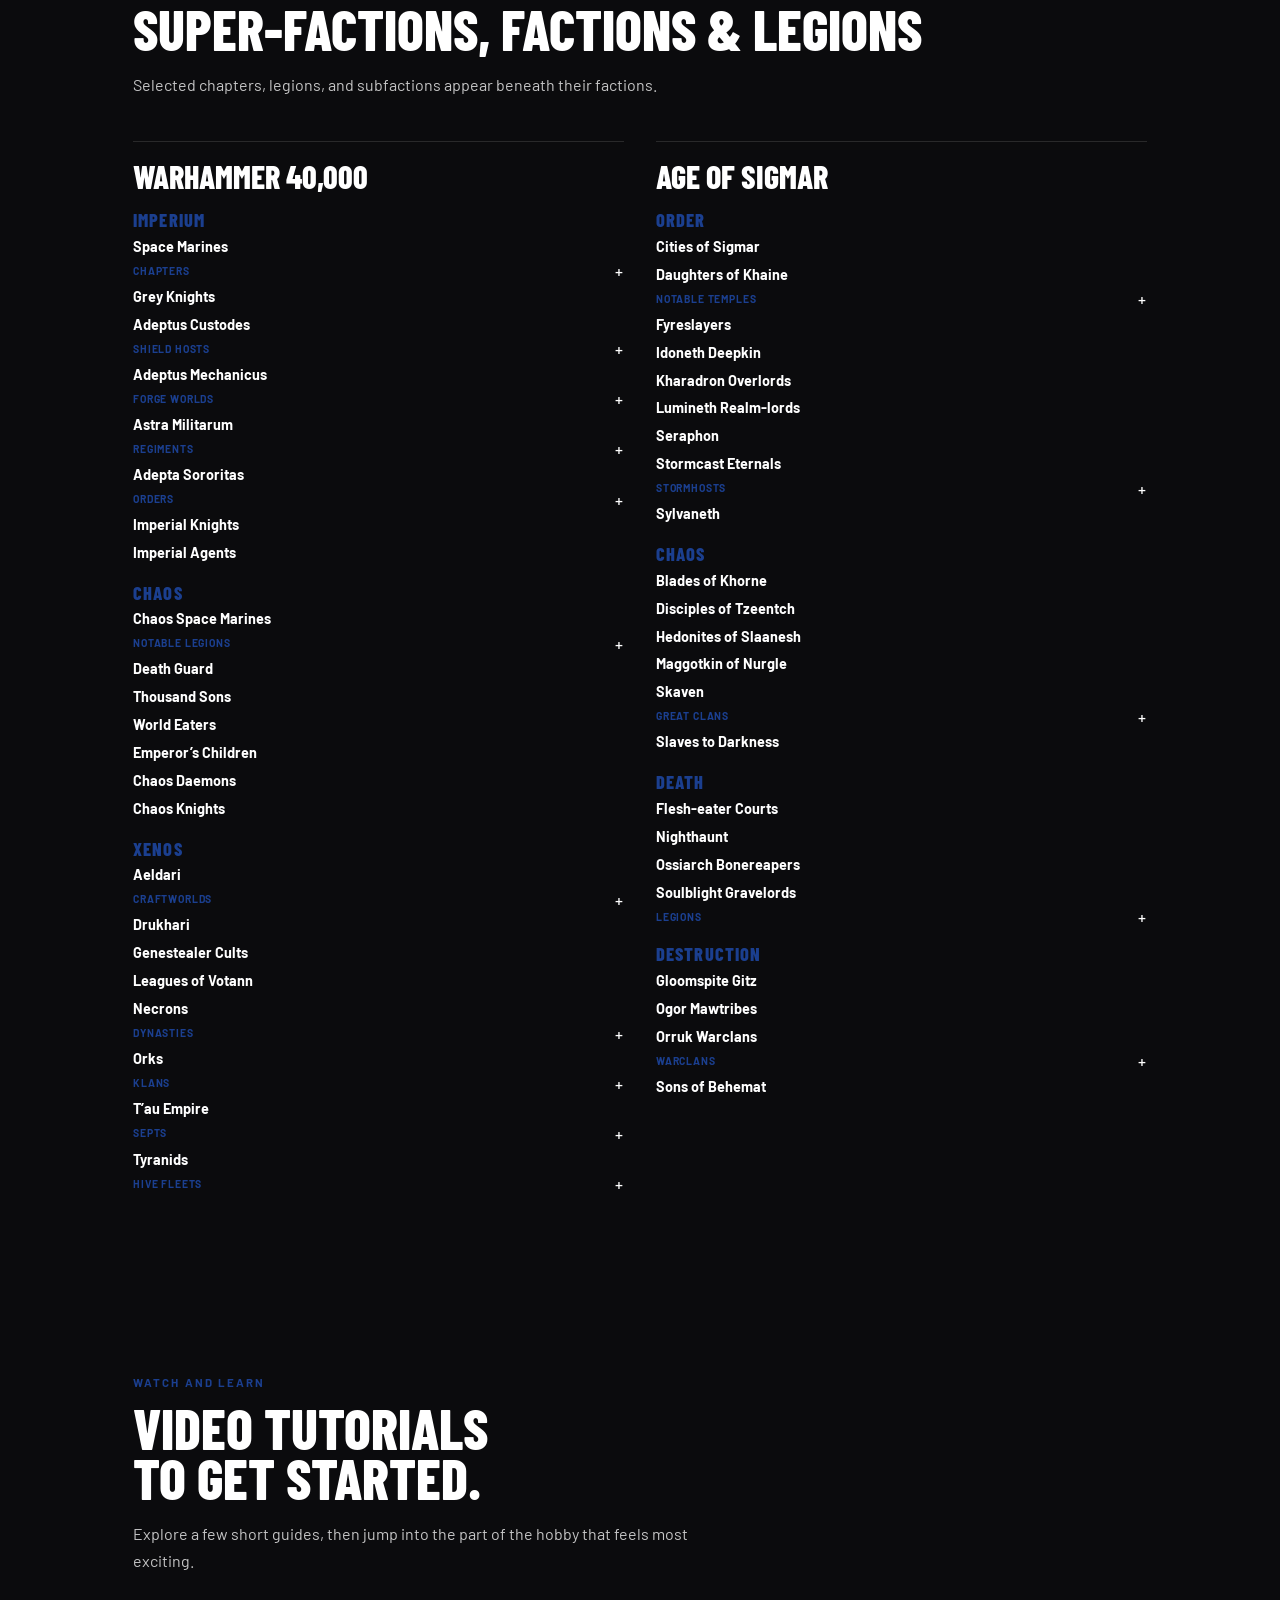
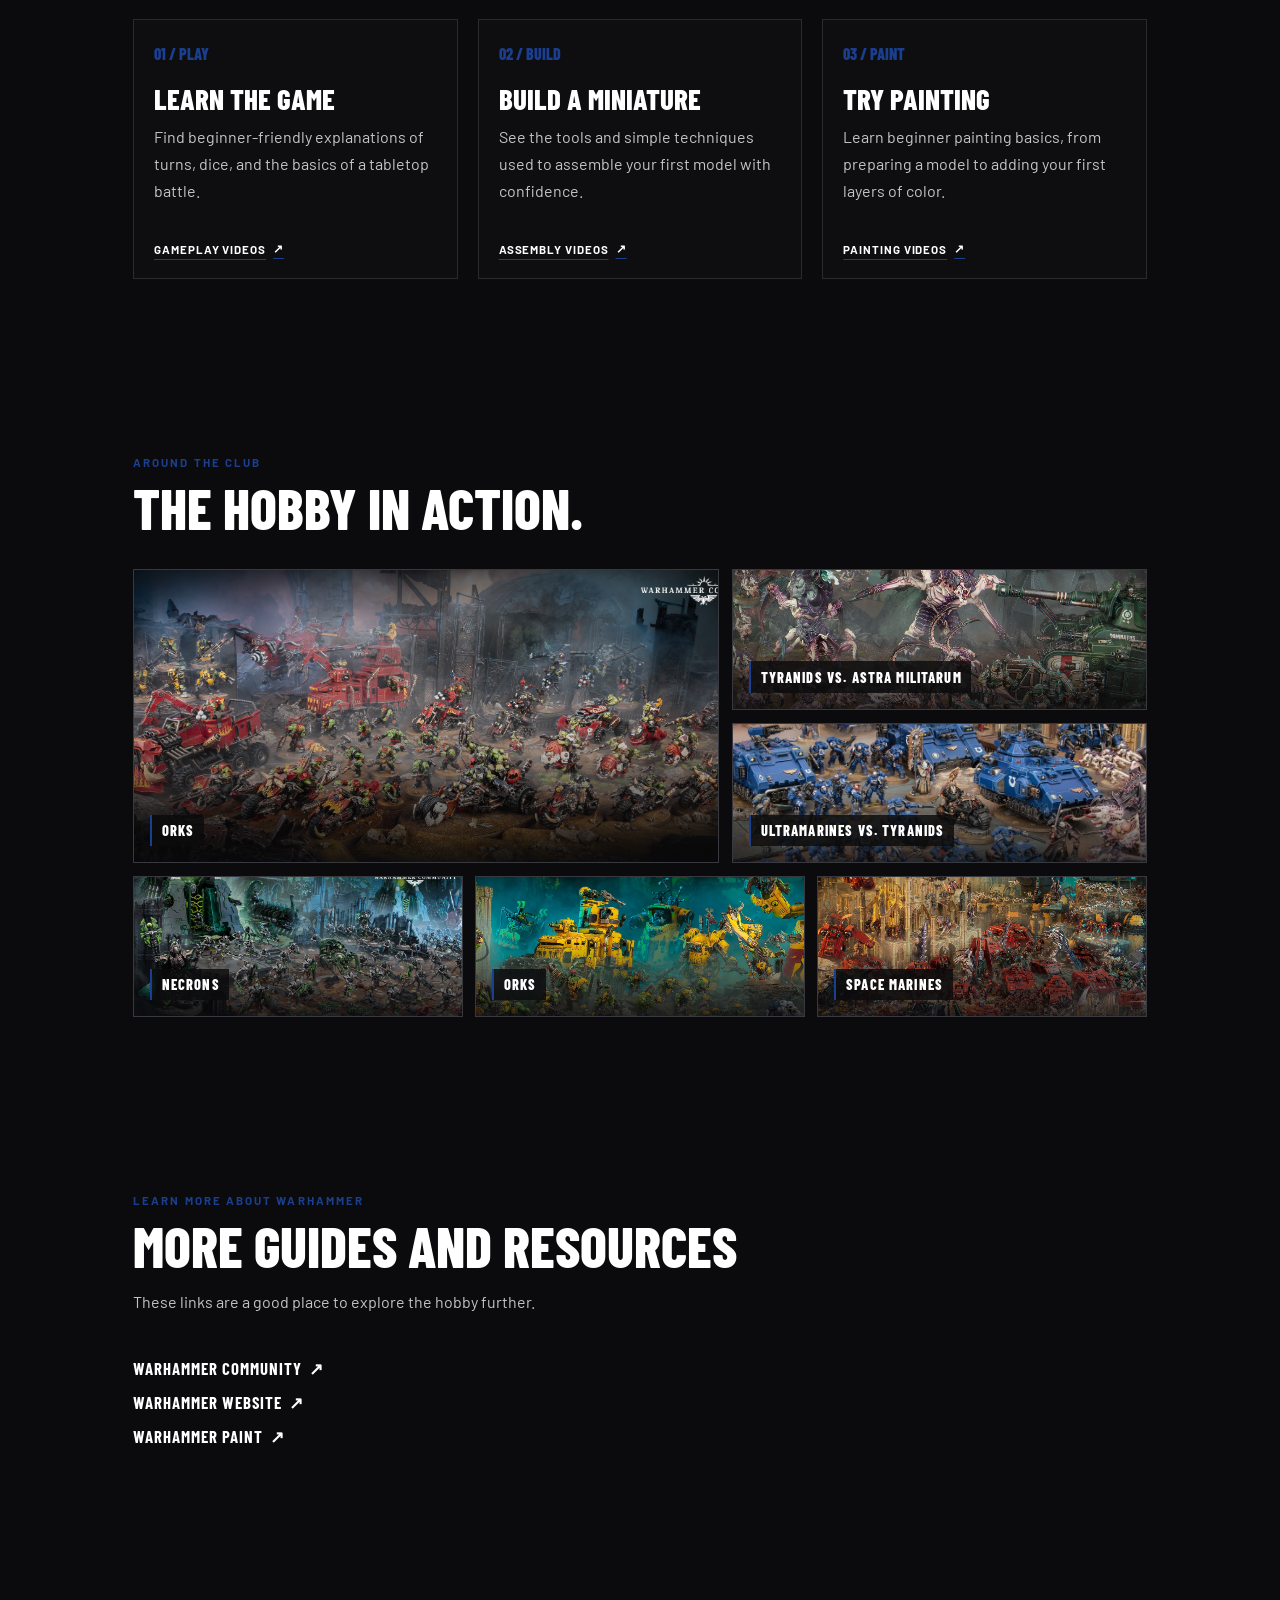
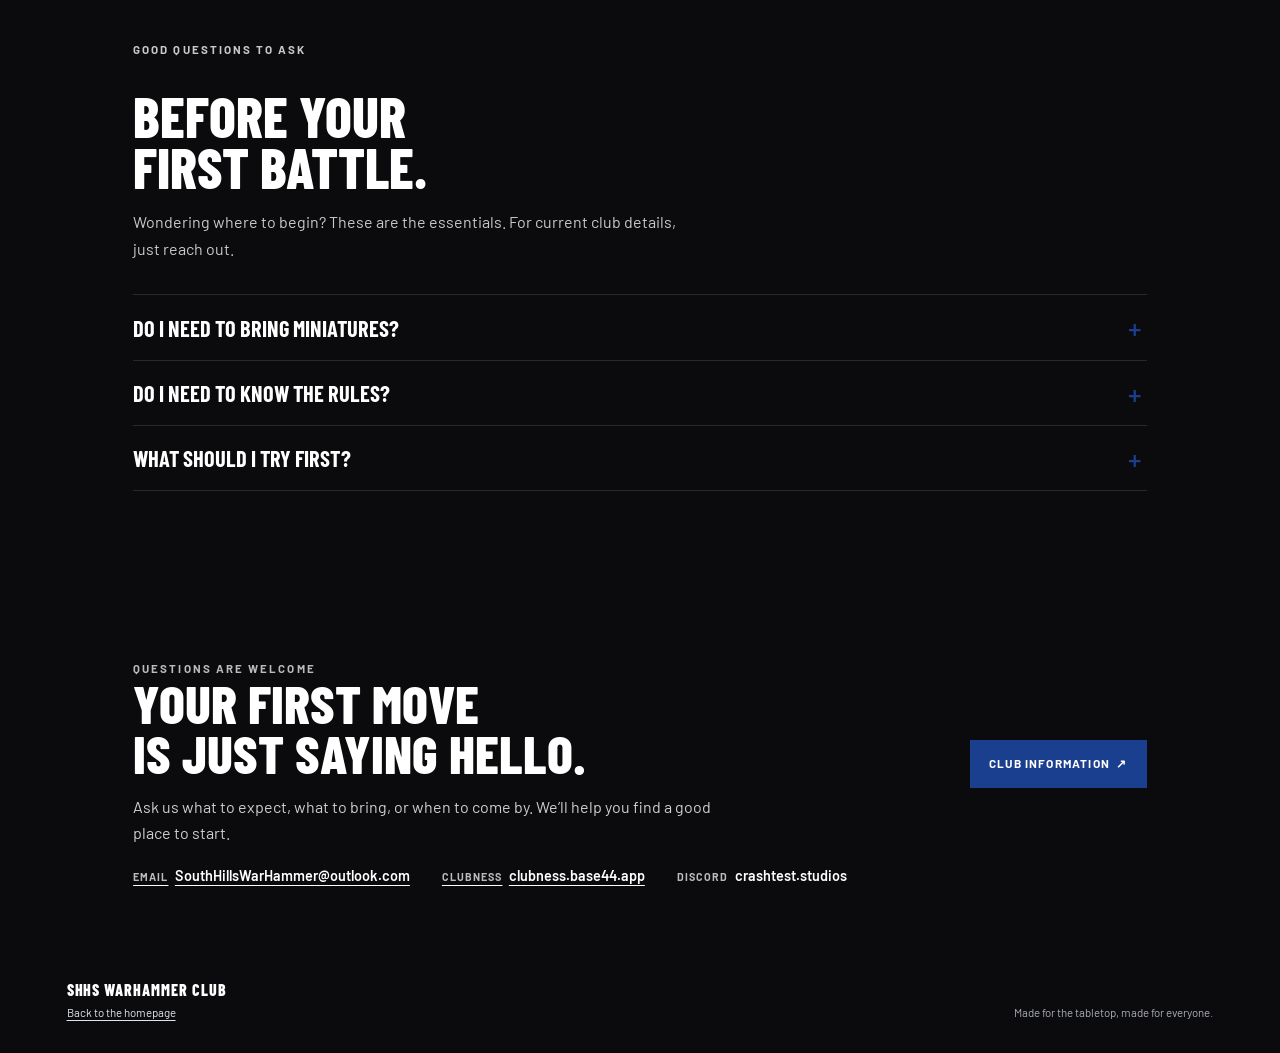
==== commit 42e4bb93: "Resolve issue #4" ====
--- a/guide.html
+++ b/guide.html
@@ -70,6 +70,52 @@
       </div>
     </section>
 
+    <section class="paper-section faction-section" aria-labelledby="factions-title">
+      <p class="section-kicker">Tabletop game systems</p>
+      <h2 id="factions-title">Super-factions, factions &amp; legions</h2>
+      <p class="section-intro">Selected chapters, legions, and subfactions appear beneath their factions.</p>
+      <div class="game-system-grid">
+        <article class="game-system">
+          <h3>Warhammer 40,000</h3>
+          <div class="faction-groups">
+            <section class="faction-group" aria-labelledby="imperium-title">
+              <h4 id="imperium-title">Imperium</h4>
+              <ul class="faction-list"><li><span class="faction-name">Space Marines</span><span class="subfaction-label">Chapters </span><ul class="subfaction-list"><li>Ultramarines</li><li>Dark Angels</li><li>Blood Angels</li><li>Space Wolves</li><li>Imperial Fists</li><li>Salamanders</li><li>Raven Guard</li><li>White Scars</li><li>Iron Hands</li></ul></li><li><span class="faction-name">Grey Knights</span></li><li><span class="faction-name">Adeptus Custodes</span><span class="subfaction-label">Shield hosts </span><ul class="subfaction-list"><li>Shadowkeepers</li><li>Solar Watch</li><li>Emissaries Imperatus</li></ul></li><li><span class="faction-name">Adeptus Mechanicus</span><span class="subfaction-label">Forge worlds </span><ul class="subfaction-list"><li>Mars</li><li>Ryza</li><li>Metalica</li></ul></li><li><span class="faction-name">Astra Militarum</span><span class="subfaction-label">Regiments </span><ul class="subfaction-list"><li>Cadian</li><li>Catachan</li><li>Death Korps of Krieg</li></ul></li><li><span class="faction-name">Adepta Sororitas</span><span class="subfaction-label">Orders </span><ul class="subfaction-list"><li>Our Martyred Lady</li><li>Bloody Rose</li><li>Argent Shroud</li></ul></li><li><span class="faction-name">Imperial Knights</span></li><li><span class="faction-name">Imperial Agents</span></li></ul>
+            </section>
+            <section class="faction-group" aria-labelledby="chaos-title">
+              <h4 id="chaos-title">Chaos</h4>
+              <ul class="faction-list"><li><span class="faction-name">Chaos Space Marines</span><span class="subfaction-label">Notable legions </span><ul class="subfaction-list"><li>Black Legion</li><li>Word Bearers</li><li>Iron Warriors</li><li>Night Lords</li><li>Alpha Legion</li></ul></li><li><span class="faction-name">Death Guard</span></li><li><span class="faction-name">Thousand Sons</span></li><li><span class="faction-name">World Eaters</span></li><li><span class="faction-name">Emperor’s Children</span></li><li><span class="faction-name">Chaos Daemons</span></li><li><span class="faction-name">Chaos Knights</span></li></ul>
+            </section>
+            <section class="faction-group" aria-labelledby="xenos-title">
+              <h4 id="xenos-title">Xenos</h4>
+              <ul class="faction-list"><li><span class="faction-name">Aeldari</span><span class="subfaction-label">Craftworlds </span><ul class="subfaction-list"><li>Ulthwé</li><li>Biel-Tan</li><li>Iyanden</li><li>Saim-Hann</li><li>Alaitoc</li></ul></li><li><span class="faction-name">Drukhari</span></li><li><span class="faction-name">Genestealer Cults</span></li><li><span class="faction-name">Leagues of Votann</span></li><li><span class="faction-name">Necrons</span><span class="subfaction-label">Dynasties </span><ul class="subfaction-list"><li>Sautekh</li><li>Szarekhan</li><li>Nihilakh</li></ul></li><li><span class="faction-name">Orks</span><span class="subfaction-label">Klans </span><ul class="subfaction-list"><li>Goffs</li><li>Evil Sunz</li><li>Bad Moons</li><li>Deathskulls</li></ul></li><li><span class="faction-name">T’au Empire</span><span class="subfaction-label">Septs </span><ul class="subfaction-list"><li>T’au</li><li>Vior’la</li><li>Sa’cea</li></ul></li><li><span class="faction-name">Tyranids</span><span class="subfaction-label">Hive fleets </span><ul class="subfaction-list"><li>Leviathan</li><li>Kraken</li><li>Behemoth</li></ul></li></ul>
+            </section>
+          </div>
+        </article>
+        <article class="game-system">
+          <h3>Age of Sigmar</h3>
+          <div class="faction-groups">
+            <section class="faction-group" aria-labelledby="order-title">
+              <h4 id="order-title">Order</h4>
+              <ul class="faction-list"><li><span class="faction-name">Cities of Sigmar</span></li><li><span class="faction-name">Daughters of Khaine</span><span class="subfaction-label">Notable temples</span><ul class="subfaction-list"><li>Hagg Nar</li><li>Khailebron</li></ul></li><li><span class="faction-name">Fyreslayers</span></li><li><span class="faction-name">Idoneth Deepkin</span></li><li><span class="faction-name">Kharadron Overlords</span></li><li><span class="faction-name">Lumineth Realm-lords</span></li><li><span class="faction-name">Seraphon</span></li><li><span class="faction-name">Stormcast Eternals</span><span class="subfaction-label">Stormhosts</span><ul class="subfaction-list"><li>Hammers of Sigmar</li><li>Hallowed Knights</li><li>Anvils of the Heldenhammer</li></ul></li><li><span class="faction-name">Sylvaneth</span></li></ul>
+            </section>
+            <section class="faction-group" aria-labelledby="aos-chaos-title">
+              <h4 id="aos-chaos-title">Chaos</h4>
+              <ul class="faction-list"><li><span class="faction-name">Blades of Khorne</span></li><li><span class="faction-name">Disciples of Tzeentch</span></li><li><span class="faction-name">Hedonites of Slaanesh</span></li><li><span class="faction-name">Maggotkin of Nurgle</span></li><li><span class="faction-name">Skaven</span><span class="subfaction-label">Great clans</span><ul class="subfaction-list"><li>Skryre</li><li>Pestilens</li><li>Eshin</li><li>Moulder</li></ul></li><li><span class="faction-name">Slaves to Darkness</span></li></ul>
+            </section>
+            <section class="faction-group" aria-labelledby="death-title">
+              <h4 id="death-title">Death</h4>
+              <ul class="faction-list"><li><span class="faction-name">Flesh-eater Courts</span></li><li><span class="faction-name">Nighthaunt</span></li><li><span class="faction-name">Ossiarch Bonereapers</span></li><li><span class="faction-name">Soulblight Gravelords</span><span class="subfaction-label">Legions</span><ul class="subfaction-list"><li>Legion of Blood</li><li>Legion of Night</li></ul></li></ul>
+            </section>
+            <section class="faction-group" aria-labelledby="destruction-title">
+              <h4 id="destruction-title">Destruction</h4>
+              <ul class="faction-list"><li><span class="faction-name">Gloomspite Gitz</span></li><li><span class="faction-name">Ogor Mawtribes</span></li><li><span class="faction-name">Orruk Warclans</span><span class="subfaction-label">Warclans</span><ul class="subfaction-list"><li>Ironjawz</li><li>Kruleboyz</li><li>Bonesplitterz</li></ul></li><li><span class="faction-name">Sons of Behemat</span></li></ul>
+            </section>
+          </div>
+        </article>
+      </div>
+    </section>
+
     <section class="paper-section" aria-labelledby="tutorials-title">
       <p class="section-kicker">Watch and learn</p>
       <h2 id="tutorials-title">Video tutorials<br>to get started.</h2>
@@ -93,6 +139,19 @@
           <p>Learn beginner painting basics, from preparing a model to adding your first layers of color.</p>
           <a class="tutorial-link" href="https://www.youtube.com/results?search_query=Warhammer+beginner+miniature+painting+tutorial" target="_blank" rel="noreferrer">Painting videos <span aria-hidden="true">↗</span></a>
         </article>
+      </div>
+    </section>
+
+    <section class="paper-section gallery-section" aria-labelledby="gallery-title">
+      <p class="section-kicker">Around the club</p>
+      <h2 id="gallery-title">The hobby in action.</h2>
+      <div class="gallery-grid">
+        <figure class="gallery-item"><img src="Images/Hero%20Img/Hero%201.jpg" alt="Painted Ork army and vehicles assembled on a tabletop battlefield" loading="lazy" decoding="async"><figcaption>Orks</figcaption></figure>
+        <figure class="gallery-item"><img src="Images/Hero%20Img/Hero%202.jpg" alt="Large Tyranid creatures facing Astra Militarum infantry and a tank" loading="lazy" decoding="async"><figcaption>Tyranids vs. Astra Militarum</figcaption></figure>
+        <figure class="gallery-item"><img src="Images/Hero%20Img/Hero%203.jpg" alt="Blue Ultramarines and vehicles facing Tyranids" loading="lazy" decoding="async"><figcaption>Ultramarines vs. Tyranids</figcaption></figure>
+        <figure class="gallery-item"><img src="Images/Hero%20Img/Hero%204.jpg" alt="Necron army displayed across a battlefield" loading="lazy" decoding="async"><figcaption>Necrons</figcaption></figure>
+        <figure class="gallery-item"><img src="Images/Hero%20Img/Hero%205.jpg" alt="Yellow and green Ork miniatures gathered for battle" loading="lazy" decoding="async"><figcaption>Orks</figcaption></figure>
+        <figure class="gallery-item"><img src="Images/Hero%20Img/Hero%206.jpg" alt="Red Space Marine miniatures and opposing forces on a detailed battlefield" loading="lazy" decoding="async"><figcaption>Space Marines</figcaption></figure>
       </div>
     </section>
 
@@ -150,6 +209,18 @@
   </footer>
 
   <script>
+    document.querySelectorAll(".subfaction-label").forEach((label) => {
+      const list = label.nextElementSibling;
+      if (!list || !list.matches(".subfaction-list")) return;
+
+      const disclosure = document.createElement("details");
+      disclosure.className = "subfaction-disclosure";
+      const summary = document.createElement("summary");
+      summary.textContent = label.textContent.trim();
+      disclosure.append(summary, list);
+      label.replaceWith(disclosure);
+    });
+
     const menuToggle = document.querySelector(".menu-toggle");
     const navigation = document.querySelector("#site-nav");
     const menuClose = document.querySelector(".menu-close");
--- a/pages.css
+++ b/pages.css
@@ -35,7 +35,7 @@
 .page-hero { position: relative; display: flex; min-height: min(720px, 78vw); align-items: center; overflow: hidden; background: #0b0b0d; isolation: isolate; }
 .page-hero::after { position: absolute; z-index: 1; inset: 0; background: linear-gradient(90deg, rgba(11,11,13,.94) 0%, rgba(11,11,13,.86) 32%, rgba(11,11,13,.6) 52%, rgba(11,11,13,.26) 78%, rgba(11,11,13,.08) 100%); content: ""; pointer-events: none; }
 .page-hero__image { position: absolute; inset: 0 0 0 39%; z-index: 0; }
-.page-hero__image img { width: 100%; height: 100%; object-fit: cover; object-position: center; filter: grayscale(1); }
+.page-hero__image img { width: 100%; height: 100%; object-fit: cover; object-position: center; }
 .page-hero__content { position: relative; z-index: 2; max-width: 750px; padding: 5.5rem 2rem 5.5rem 10.4vw; }
 .eyebrow { display: flex; align-items: center; gap: .7rem; margin: 0 0 1.1rem; color: var(--blue); font-size: .73rem; font-weight: 700; letter-spacing: .19em; text-transform: uppercase; }
 .eyebrow::before { width: 28px; height: 2px; background: currentColor; content: ""; }
@@ -53,6 +53,24 @@
 .step-number { display: block; margin-bottom: 2rem; color: var(--blue); font: 800 1rem var(--display); }
 .step h3, .info-point h3 { margin: 0 0 .55rem; font: 800 1.65rem/.95 var(--display); text-transform: uppercase; }
 .step p, .info-point p { margin: 0; color: rgba(255,255,255,.76); font-size: .93rem; line-height: 1.65; }
+.game-system-grid { display: grid; grid-template-columns: repeat(2, minmax(0, 1fr)); gap: 2rem; margin-top: 2rem; }
+.game-system { min-width: 0; padding-top: 1.2rem; border-top: 1px solid var(--rule); }
+.game-system h3 { margin: 0 0 1.2rem; font: 800 2rem/.95 var(--display); text-transform: uppercase; }
+.faction-groups { display: grid; gap: .85rem; }
+.faction-group h4 { margin: 0 0 .4rem; color: var(--blue); font: 800 1.15rem/1 var(--display); letter-spacing: .06em; text-transform: uppercase; }
+.faction-list { margin: 0; padding: 0; color: rgba(255,255,255,.78); font-size: .9rem; line-height: 1.55; list-style: none; }
+.faction-list > li { display: block; margin: .35rem 0; }
+.faction-list > li:not(:last-child)::after { content: none; }
+.faction-name { display: block; color: var(--ink); font-weight: 700; }
+.subfaction-disclosure { margin-top: .2rem; }
+.subfaction-disclosure summary { display: flex; align-items: center; justify-content: space-between; gap: .5rem; color: var(--blue); font-size: .65rem; font-weight: 700; letter-spacing: .08em; text-transform: uppercase; cursor: pointer; list-style: none; }
+.subfaction-disclosure summary::-webkit-details-marker { display: none; }
+.subfaction-disclosure summary::after { color: var(--ink); content: "+"; font: 500 1rem var(--body); }
+.subfaction-disclosure[open] > summary::after { content: "−"; }
+.subfaction-disclosure summary:focus-visible { outline: 1px solid var(--blue); outline-offset: 3px; }
+.subfaction-list { display: block; margin: .25rem 0 0; padding: 0; color: rgba(255,255,255,.78); font-size: .82rem; line-height: 1.5; list-style: none; }
+.subfaction-list li { display: inline; }
+.subfaction-list li:not(:last-child)::after { color: var(--muted); content: ", "; }
 
 .dark-section { padding: 5.5rem 10.4vw; background: #0b0b0d; }
 .dark-section > p { max-width: 570px; margin: 1rem 0 2rem; color: rgba(255,255,255,.78); line-height: 1.7; }
@@ -81,6 +99,16 @@
 .tutorial-card p { margin: 0; color: rgba(255,255,255,.76); line-height: 1.7; }
 .tutorial-link { display: inline-flex; align-items: center; gap: .45rem; margin-top: auto; padding-top: 1.1rem; color: var(--ink); font-size: .72rem; font-weight: 700; letter-spacing: .08em; text-decoration-color: var(--blue); text-underline-offset: 5px; text-transform: uppercase; }
 .tutorial-link:hover, .tutorial-link:focus-visible { color: var(--blue); }
+
+.gallery-grid { display: grid; grid-template-columns: repeat(12, minmax(0, 1fr)); grid-auto-rows: minmax(140px, 11vw); gap: .8rem; margin-top: 2.2rem; }
+.gallery-item { position: relative; min-width: 0; margin: 0; overflow: hidden; border: 1px solid rgba(255,255,255,.14); background: #17191e; }
+.gallery-item:nth-child(1) { grid-column: span 7; grid-row: span 2; }
+.gallery-item:nth-child(2), .gallery-item:nth-child(3) { grid-column: span 5; }
+.gallery-item:nth-child(n+4) { grid-column: span 4; }
+.gallery-item::after { position: absolute; inset: 45% 0 0; background: linear-gradient(transparent, rgba(11,11,13,.78)); content: ""; pointer-events: none; }
+.gallery-item img { display: block; width: 100%; height: 100%; min-height: 140px; object-fit: cover; transition: transform .35s ease; }
+.gallery-item:hover img { transform: scale(1.035); }
+.gallery-item figcaption { position: absolute; z-index: 1; bottom: 1rem; left: 1rem; padding: .45rem .6rem; border-left: 2px solid var(--blue); background: rgba(11,11,13,.82); color: var(--ink); font: 800 .9rem var(--display); letter-spacing: .08em; text-transform: uppercase; }
 
 .visit-band { display: grid; grid-template-columns: 1fr auto; align-items: center; gap: 2rem; padding: 4rem 10.4vw; background: #0b0b0d; }
 .visit-band .section-kicker { color: rgba(255,255,255,.72); }
@@ -128,6 +156,10 @@
   .step:nth-child(4) { border-top: 1px solid rgba(255,255,255,.12); }
   .step-number { margin-bottom: 1.2rem; }
   .info-grid, .tutorial-grid { grid-template-columns: 1fr; }
+  .gallery-grid { grid-template-columns: repeat(2, minmax(0, 1fr)); grid-auto-rows: minmax(135px, 36vw); }
+  .gallery-grid .gallery-item { grid-column: span 1; grid-row: span 1; }
+  .gallery-grid .gallery-item:first-child { grid-column: 1 / -1; }
+  .game-system-grid { grid-template-columns: 1fr; }
   .info-point { min-height: 0; padding: 1.3rem 0; }
   .info-point + .info-point { padding-left: 0; border-top: 1px solid rgba(255,255,255,.12); border-left: 0; }
   .info-point .step-number { margin-bottom: .7rem; }
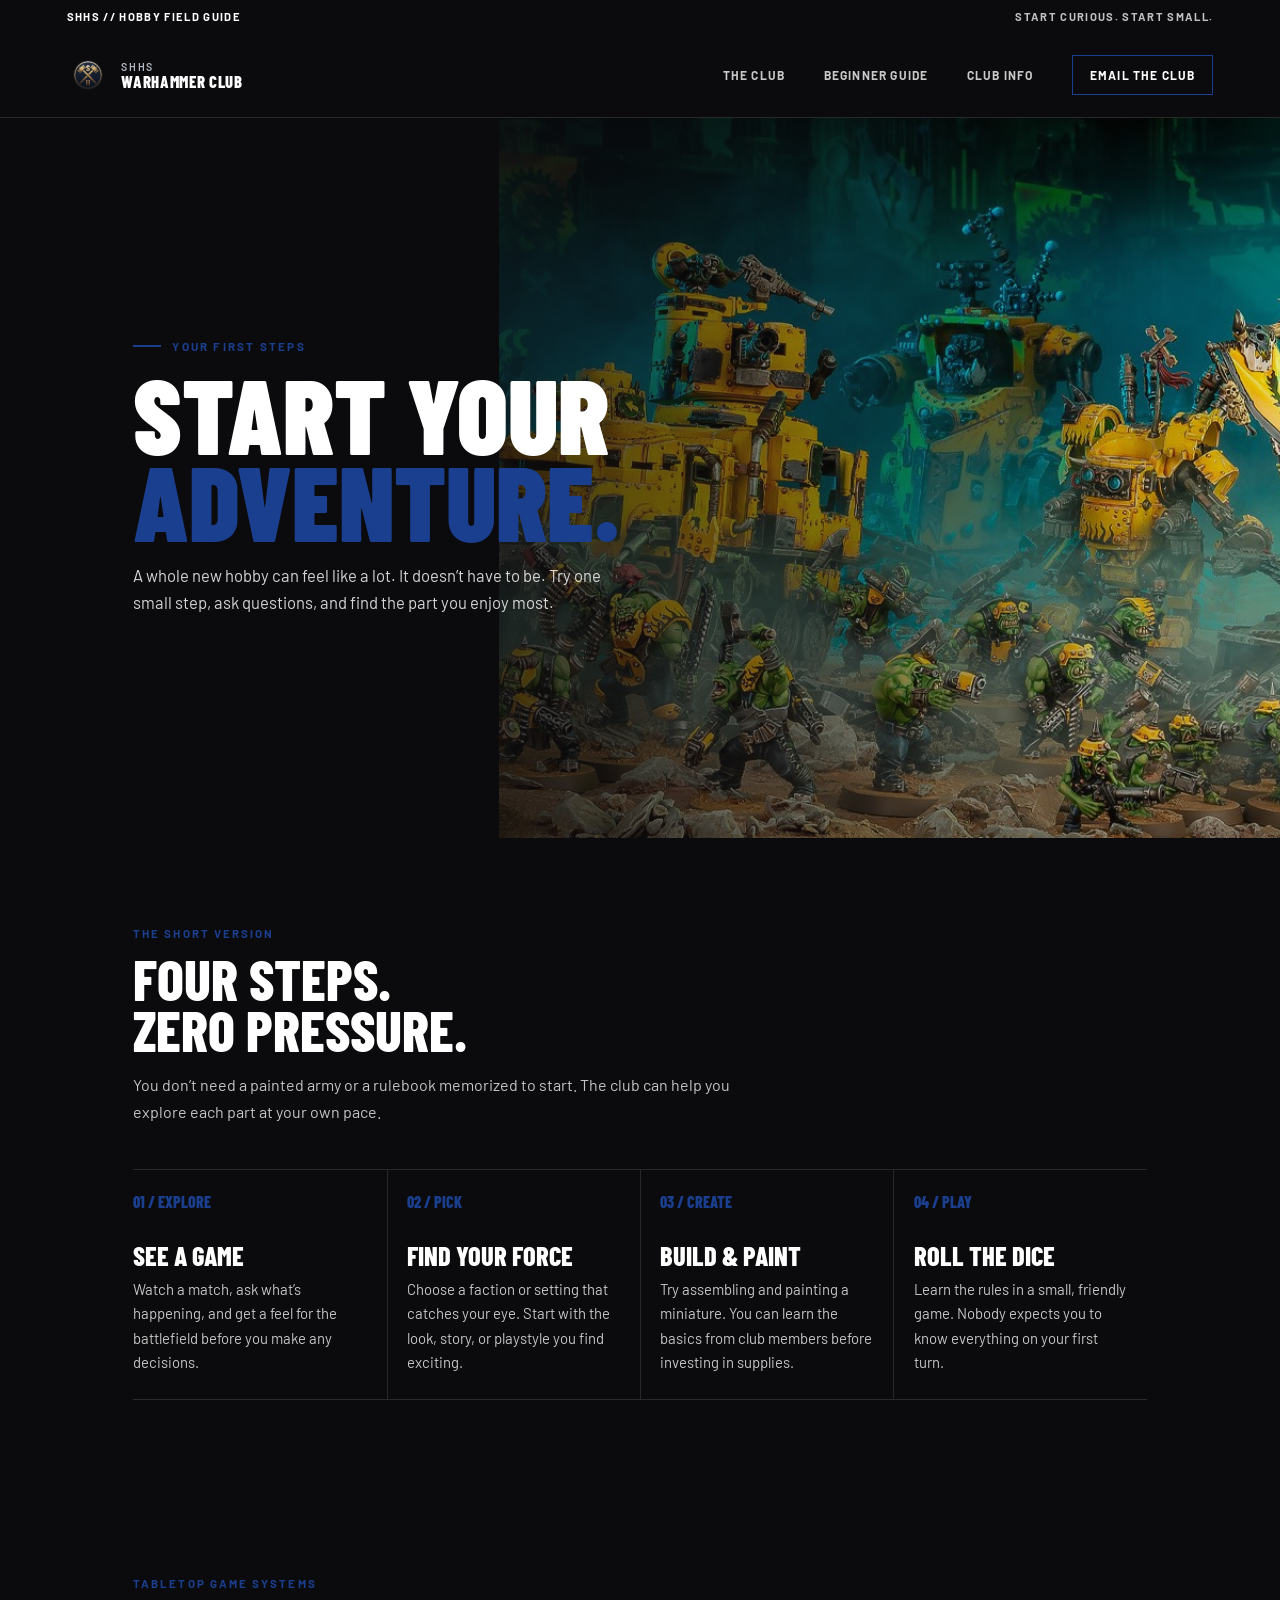
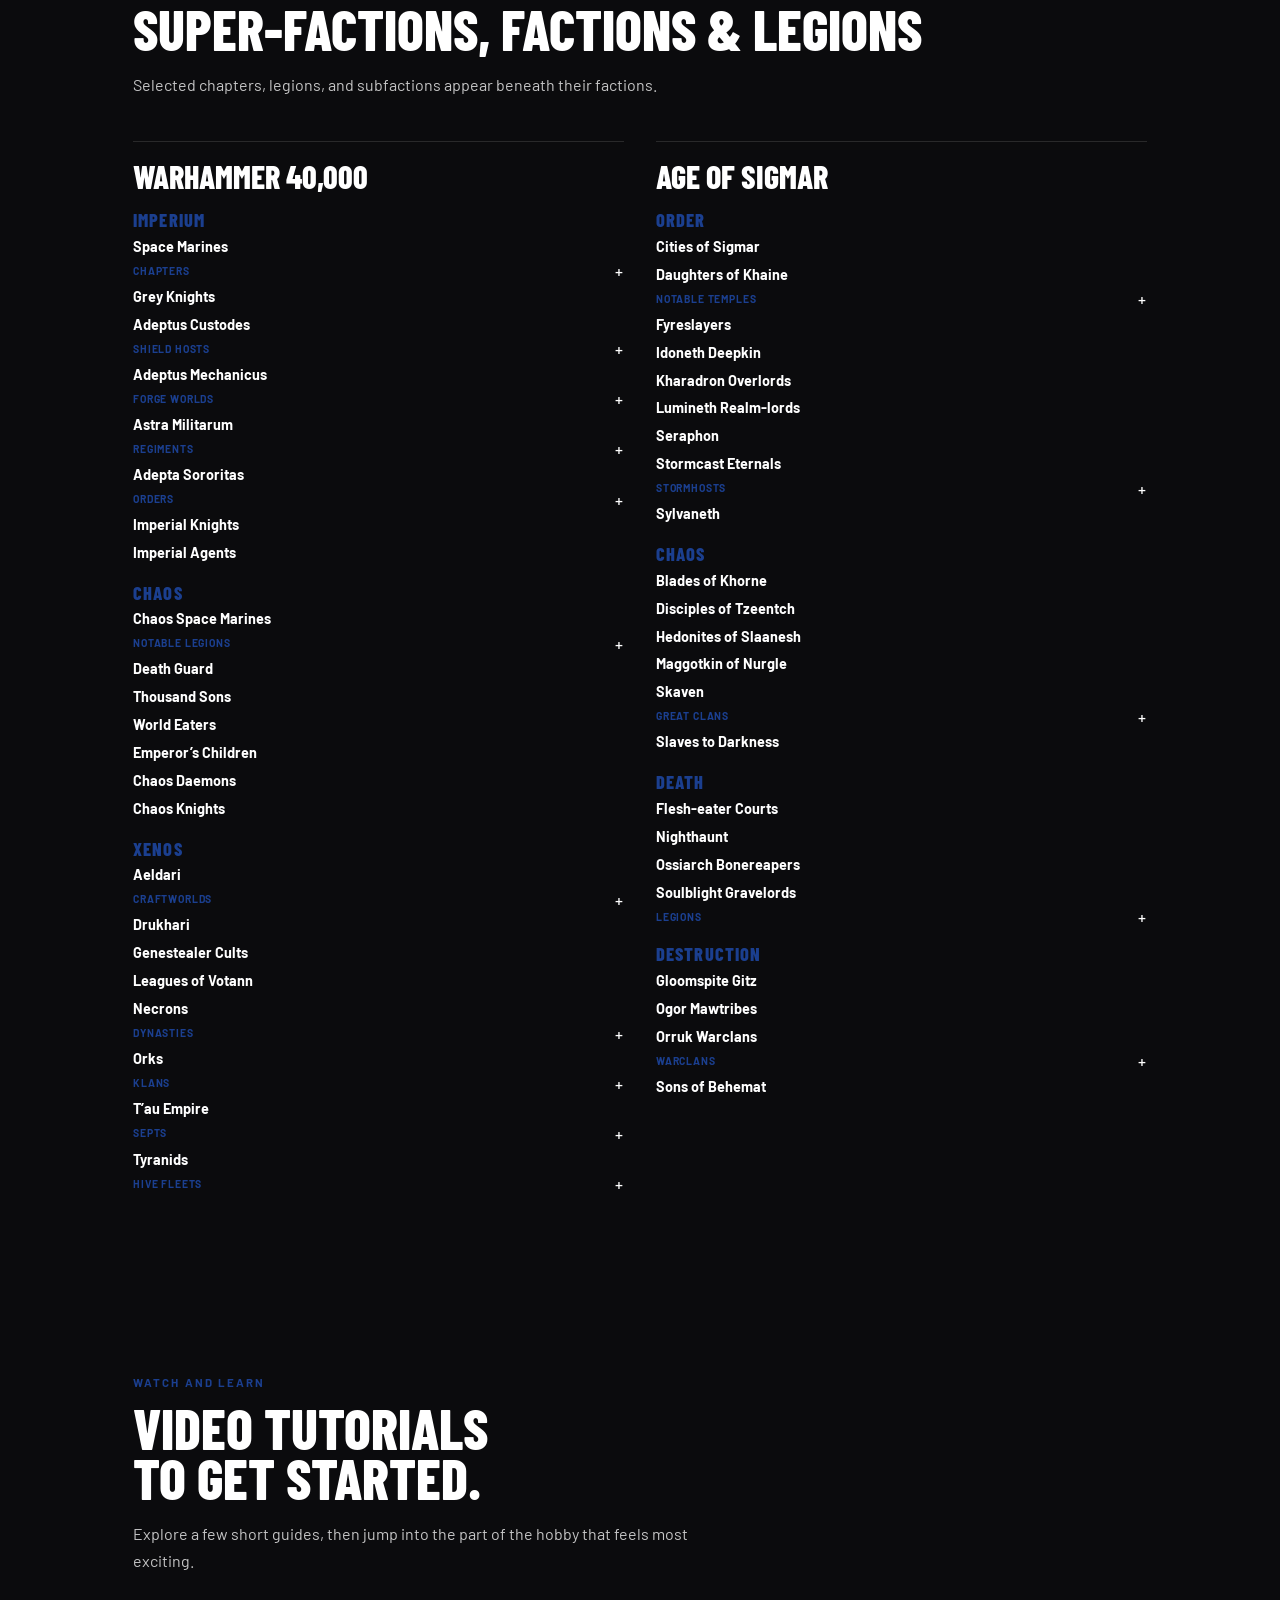
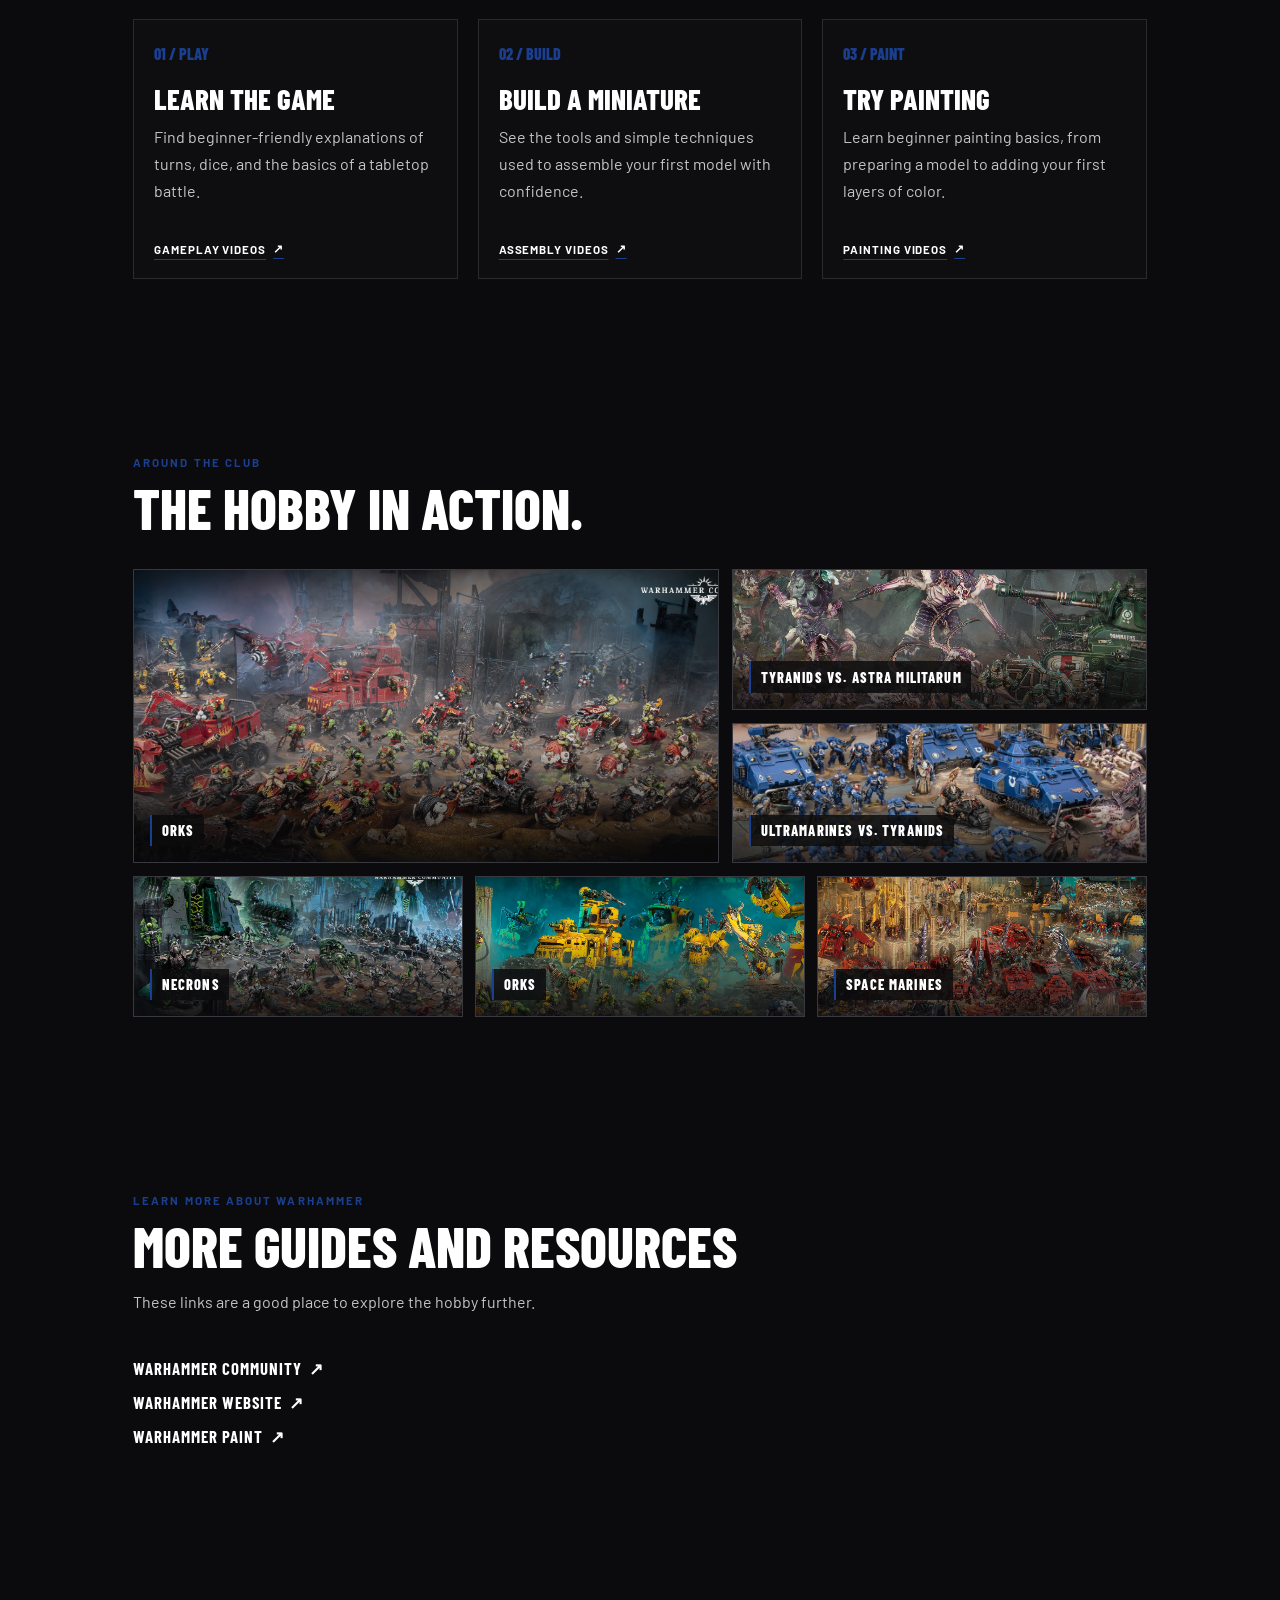
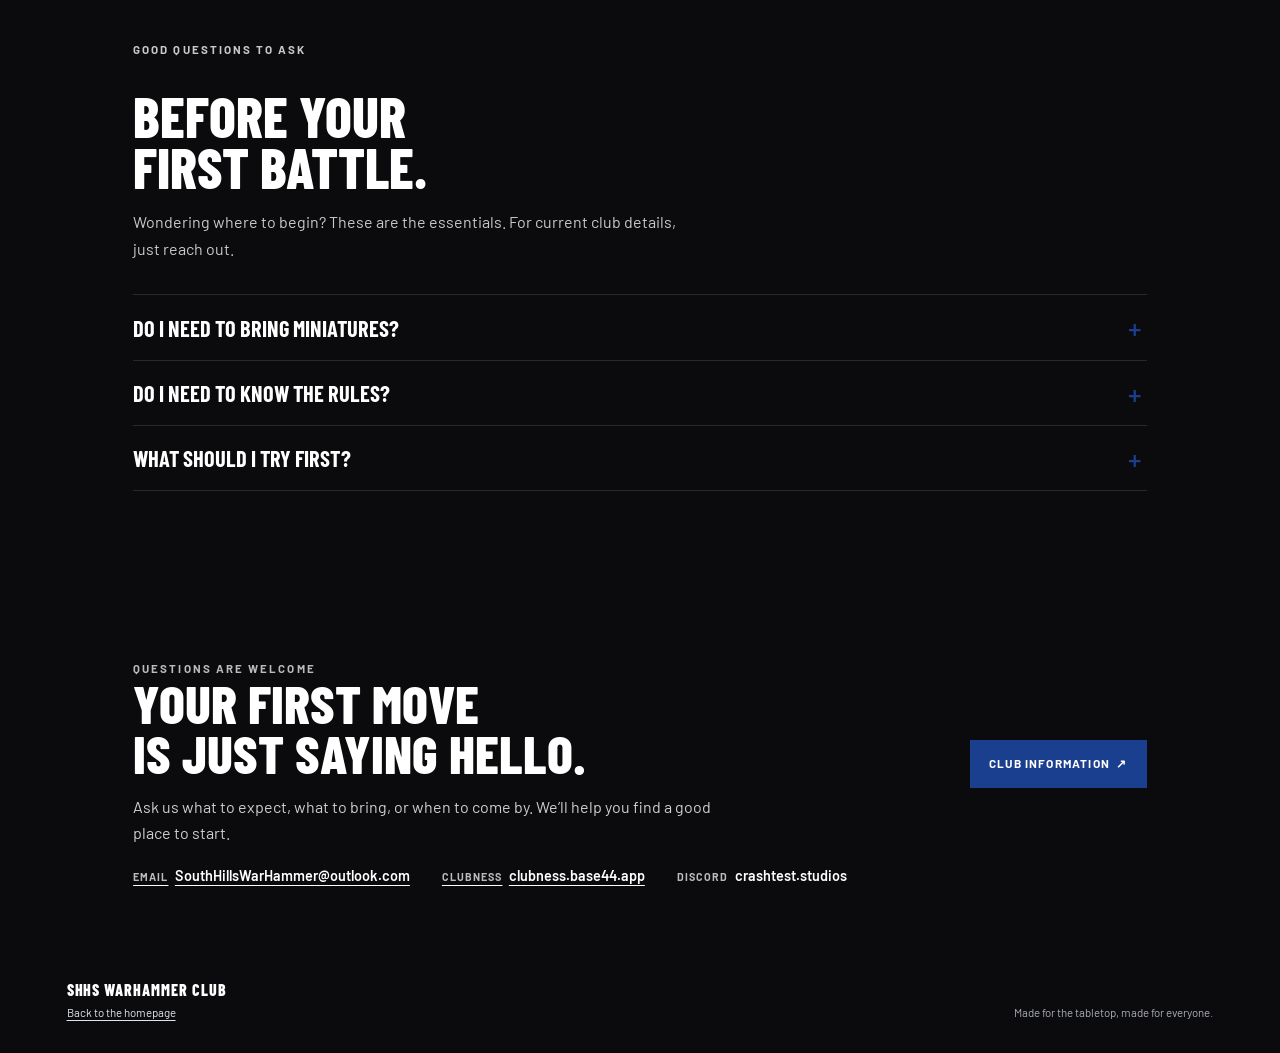
==== commit e549ed97: "Resolve issue #3 and updated S to the favicon" ====
--- a/guide.html
+++ b/guide.html
@@ -16,7 +16,7 @@
   <div class="topline"><span>SHHS // Hobby field guide</span><span>Start curious. Start small.</span></div>
   <header class="site-header">
     <a class="brand" href="index.html" aria-label="SHHS Warhammer Club home">
-      <span class="brand-mark" aria-hidden="true">S</span>
+      <img class="brand-mark" src="Images/Favicon.png" alt="" aria-hidden="true">
       <span class="brand-name"><small>SHHS</small>Warhammer Club</span>
     </a>
     <button class="menu-toggle" type="button" aria-label="Open navigation" aria-expanded="false" aria-controls="site-nav">☰</button>
--- a/pages.css
+++ b/pages.css
@@ -21,7 +21,7 @@
 .topline span:last-child { color: rgba(255,255,255,.75); }
 .site-header { position: relative; z-index: 5; display: flex; align-items: center; justify-content: space-between; gap: 1.5rem; min-height: 84px; padding: 0 5.2vw; border-bottom: 1px solid var(--rule); background: #0b0b0d; }
 .brand { display: inline-flex; flex-shrink: 0; align-items: center; gap: .8rem; text-decoration: none; }
-.brand-mark { display: grid; width: 42px; aspect-ratio: 1; place-items: center; border: 1px solid var(--blue); color: var(--blue); font: 800 1.15rem var(--display); transform: rotate(-3deg); }
+.brand-mark { display: block; width: 42px; aspect-ratio: 1; object-fit: contain; }
 .brand-name { display: grid; gap: .06rem; font: 800 1.05rem/.94 var(--display); letter-spacing: .04em; text-transform: uppercase; }
 .brand-name small { color: var(--muted); font: 600 .66rem var(--body); letter-spacing: .15em; }
 .nav-links { display: flex; flex-wrap: wrap; align-items: center; justify-content: flex-end; gap: clamp(1.2rem, 3vw, 3.4rem); }
